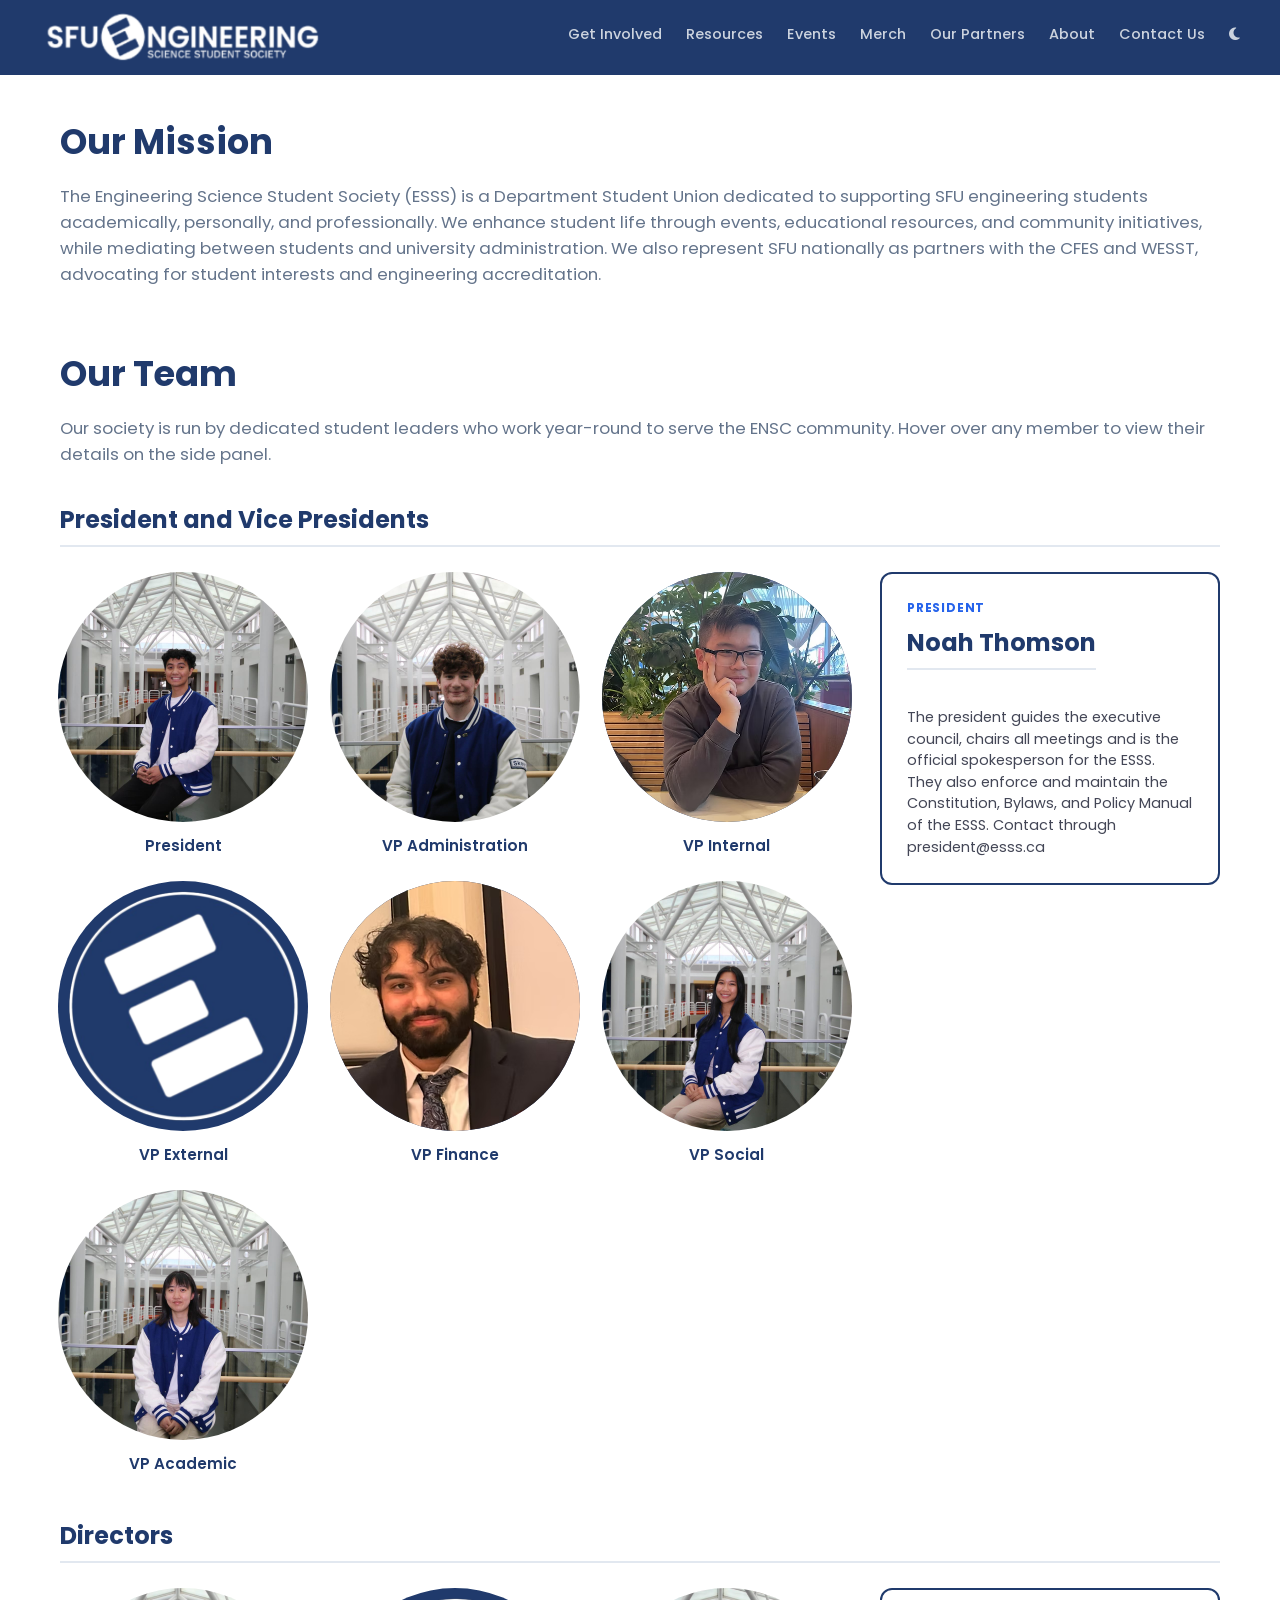
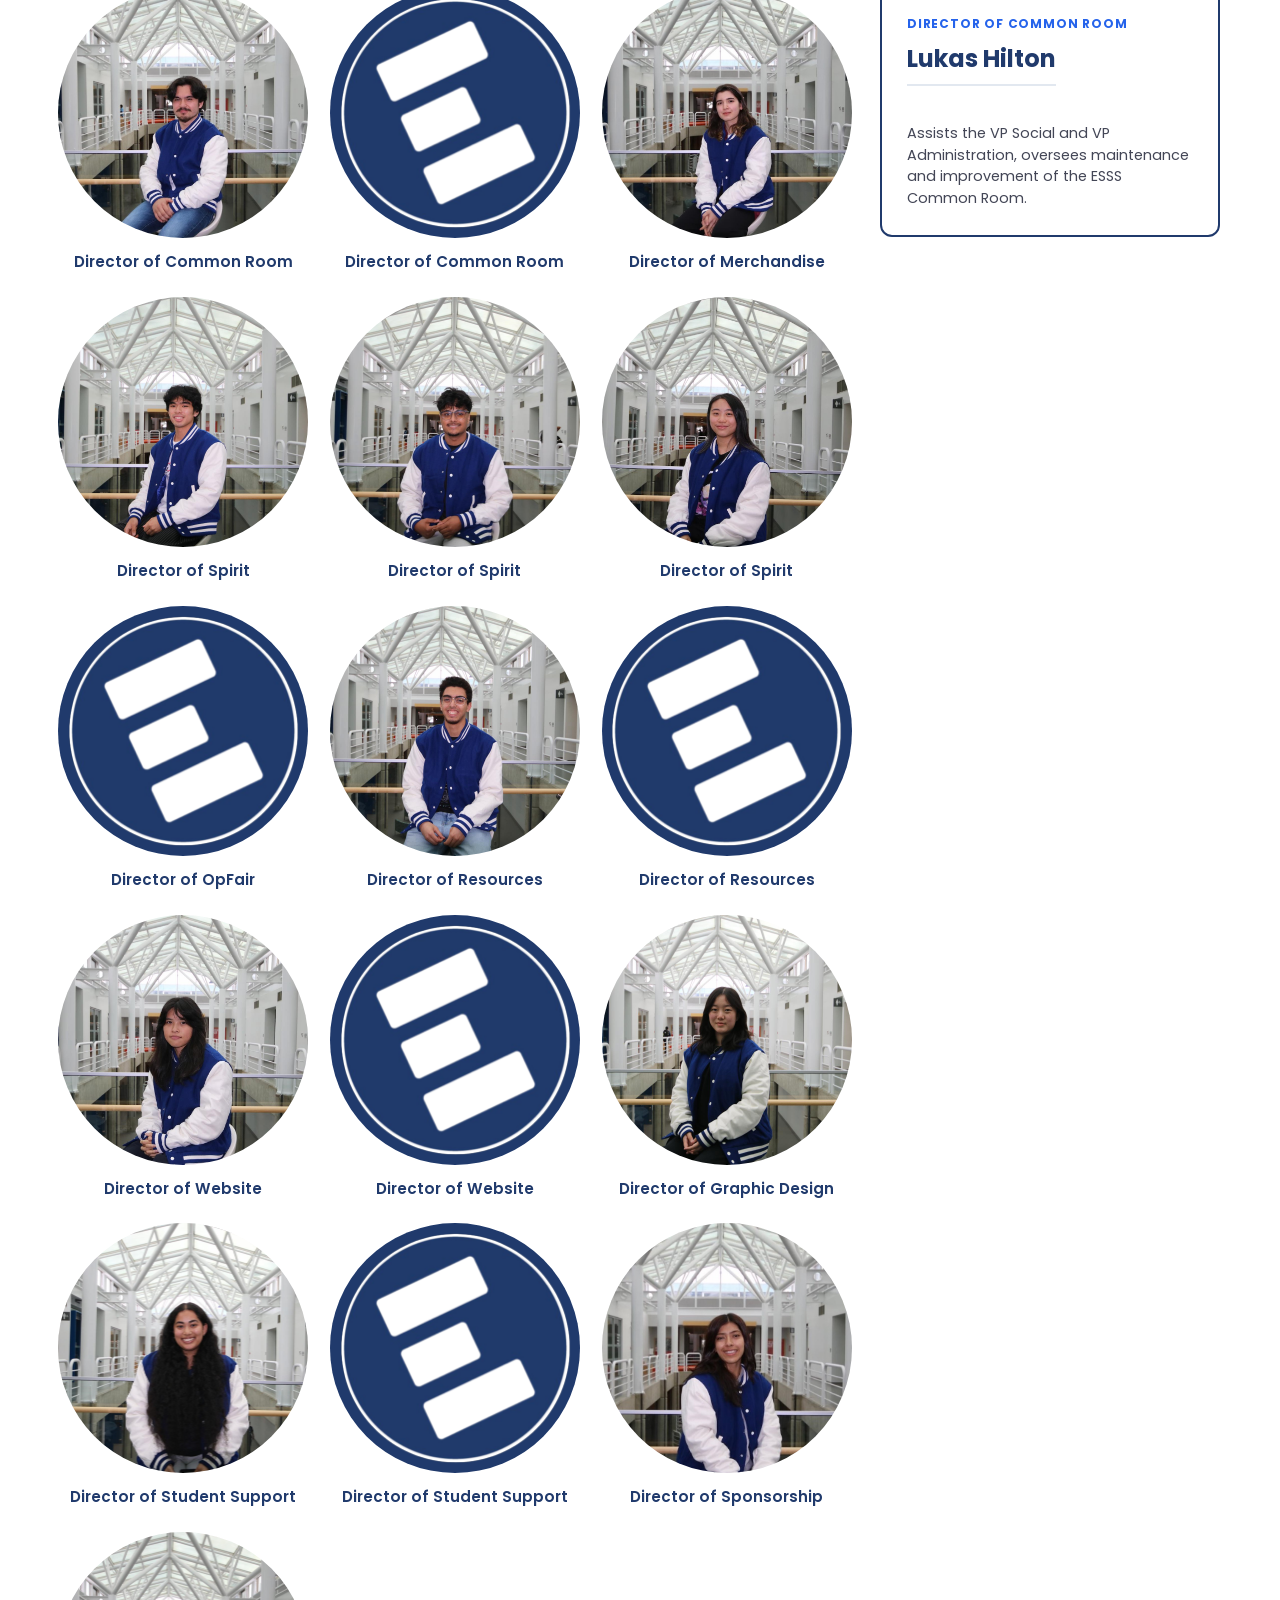
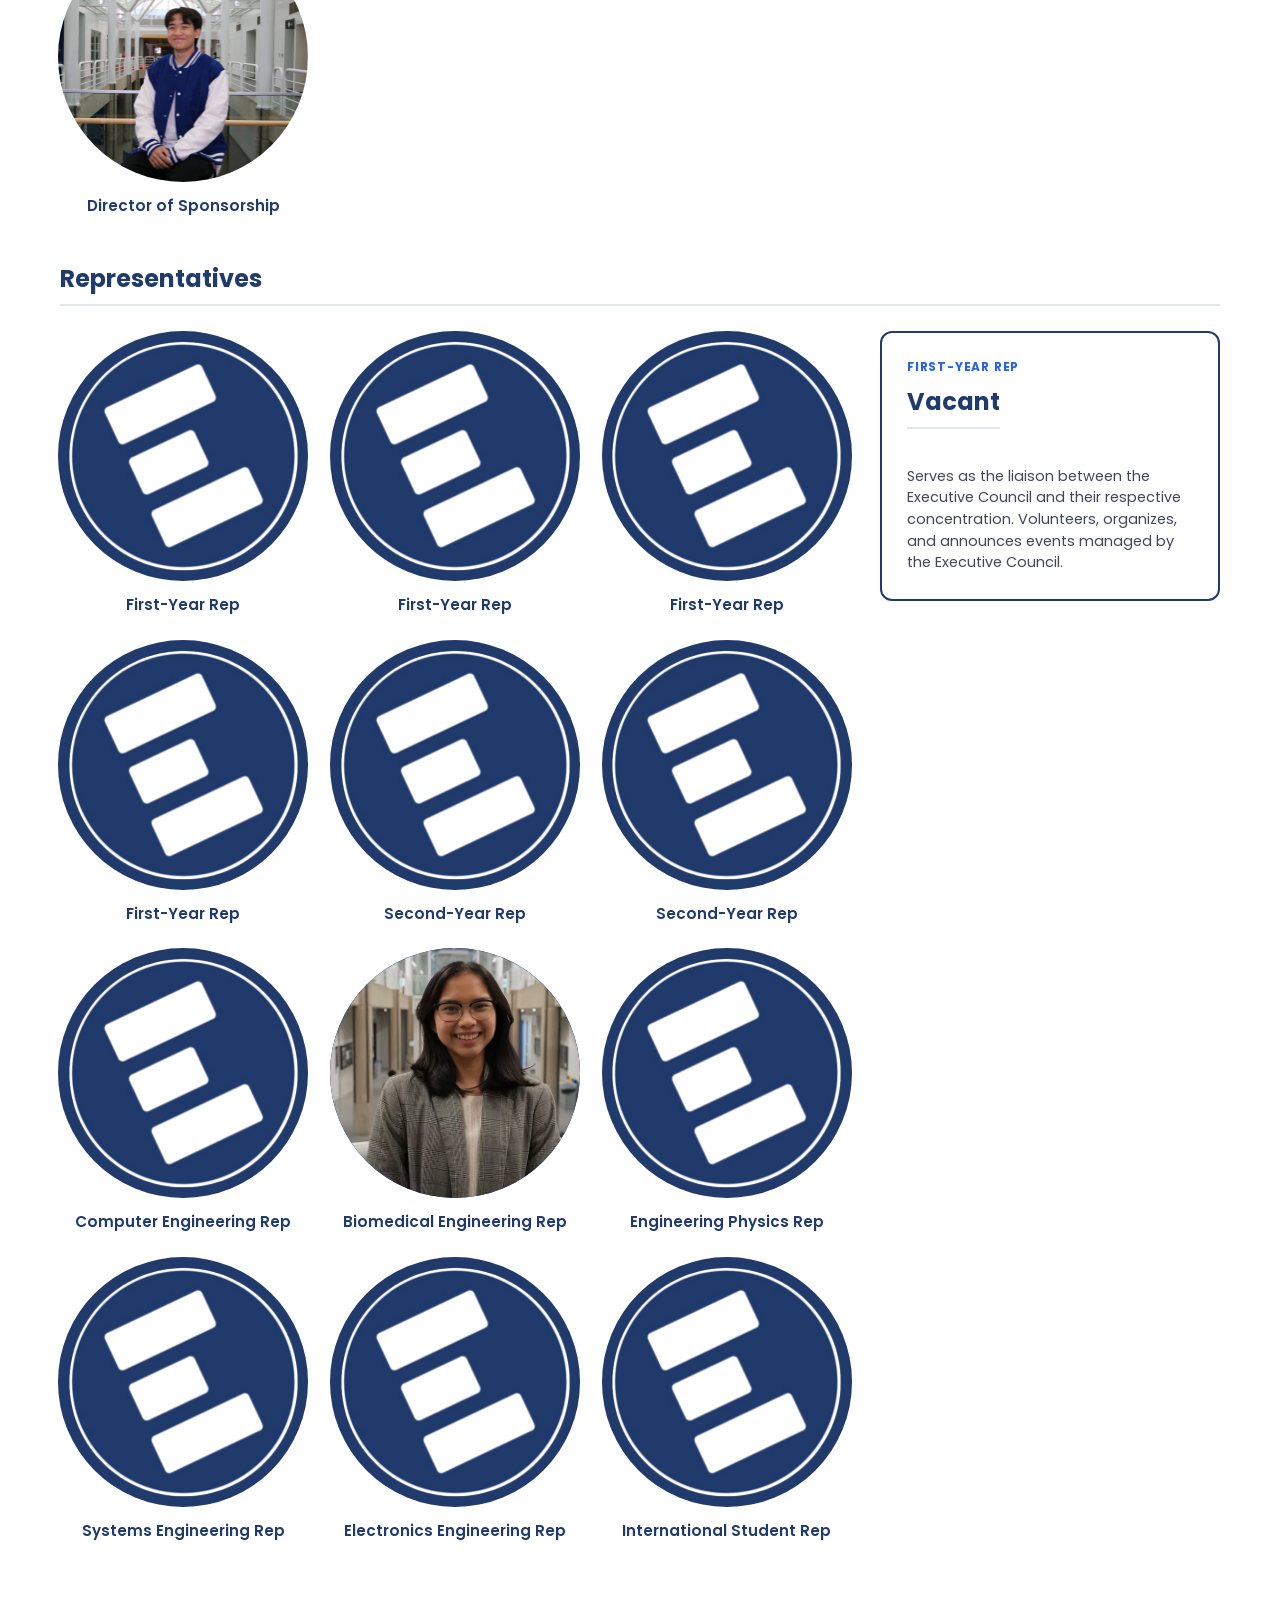
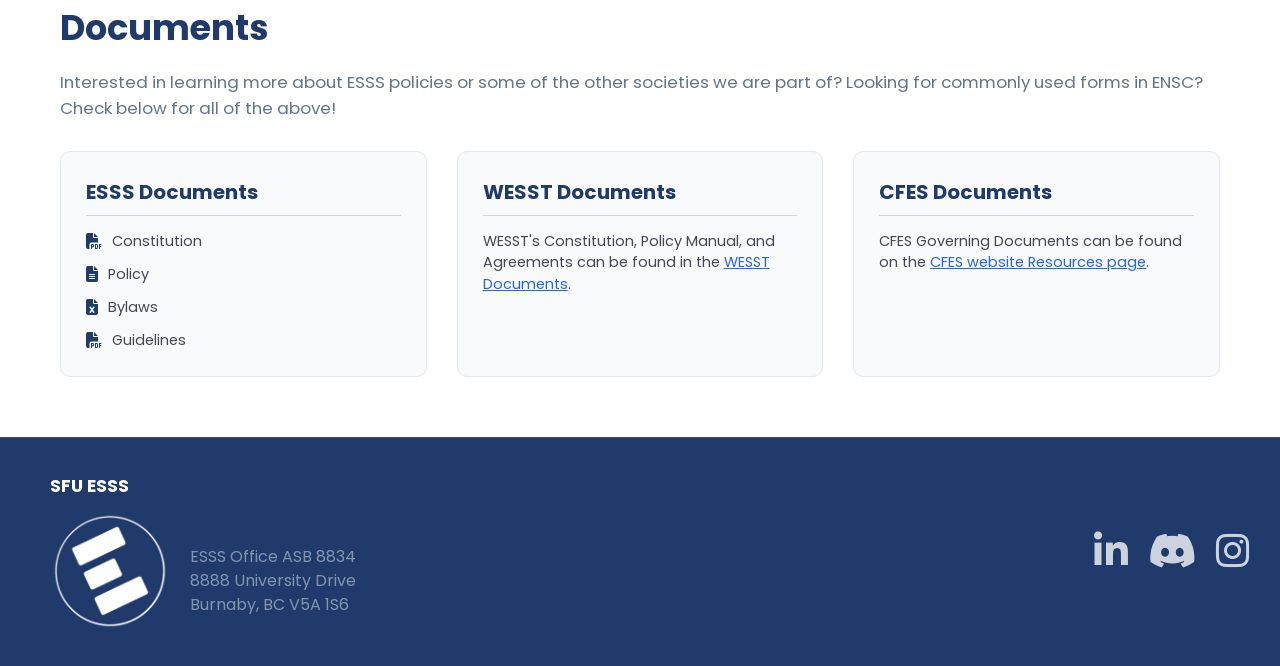
==== about.html @ 10385e00 "Add files via upload" ====
<!DOCTYPE html>
<html lang="en">
<head>
    <meta charset="UTF-8">
    <meta name="viewport" content="width=device-width, initial-scale=1.0">
    <title>About Us - SFU Engineering Science Student Society</title>
    <link rel="stylesheet" href="navbar-footer.css">
    <link rel="stylesheet" href="about.css">
    <link rel="stylesheet" href="https://cdnjs.cloudflare.com/ajax/libs/font-awesome/6.4.0/css/all.min.css">
</head>
<body>

    <header class="navbar">
        <a href="index.html" class="logo-container" aria-label="Home">
            <img src="navBarLogo.png" alt="SFU Engineering Science Student Society Logo" class="nav-logo">
        </a>
        <nav class="nav-links">
            <div class="dropdown">
                <a class="dropbtn">Get Involved</a>
                <div class="dropdown-content">
                    <a href="meetings.html">Meetings</a>
                    <a href="clubs.html">Clubs and Teams</a>
                    <a href="mentor.html">Mentorship Program</a>
                </div>
            </div>
            <div class="dropdown">
                <a class="dropbtn">Resources</a>
                <div class="dropdown-content">
                    <a href="guide.html">ESSS Guide</a>
                    <a href="courses.html">Course Information</a>
                    <a href="scholarFunds.html">Scholarships and Funds</a>
                </div>
            </div>
            <div class="dropdown">
                <a class="dropbtn">Events</a>
                <div class="dropdown-content">
                    <a href="events.html">Events</a>
                    <a href="comp.html">Conferences and Competitions</a>
                </div>
            </div>
            <div class="dropdown">
                <a href="merch.html" class="dropbtn">Merch</a>
            </div>
            <div class="dropdown">
                <a href="sponsors.html" class="dropbtn">Our Partners</a>
            </div>
            <div class="dropdown">
                <a class="dropbtn">About</a>
                <div class="dropdown-content">
                    <a href="about.html">About Us</a>
                    <a href="location.html">Location</a>
                </div>
            </div>
            <a href="contactUs.html">Contact Us</a>
            <a href="#" id="darkModeToggle" aria-label="Toggle Dark Mode"><i class="fa-solid fa-moon"></i></a>
        </nav>
    </header>

    <main class="about-main">
        <section class="about-section">
            <h2 class="section-title">Our Mission</h2>
            <p class="section-subtitle">The Engineering Science Student Society (ESSS) is a Department Student Union dedicated to supporting SFU engineering students academically, personally, and professionally. We enhance student life through events, educational resources, and community initiatives, while mediating between students and university administration. We also represent SFU nationally as partners with the CFES and WESST, advocating for student interests and engineering accreditation.</p>
        </section>

        <section class="about-section">
            <h2 class="section-title">Our Team</h2>
            <p class="section-subtitle">Our society is run by dedicated student leaders who work year-round to serve the ENSC community. Hover over any member to view their details on the side panel.</p>

            <div class="team-category">
                <h3>President and Vice Presidents</h3>
                <div class="team-interactive-wrapper">
                    <div class="team-grid">
                        <script>
                            const execData = [
                                { 
                                    role: "President", 
                                    name: "Noah Thomson", 
                                    img: "pres.JPG", 
                                    desc: "The president guides the executive council, chairs all meetings and is the official spokesperson for the ESSS. They also enforce and maintain the Constitution, Bylaws, and Policy Manual of the ESSS. Contact through president@esss.ca" 
                                },
                                { 
                                    role: "VP Administration", 
                                    name: "Daniel Skournik", 
                                    img: "vpAdmin.JPG", 
                                    desc: "The VP Admin oversees access of the ESSS physical and digital spaces, acts as Secretary for all meetings, maintains documentation and archival media of the ESSS, maintains and oversees the ESSS’s website, email server, and social media, and oversees the roles and responsibilities of the Directors of Common Room and Website. Contact through admin@esss.ca" 
                                },
                                { 
                                    role: "VP Internal", 
                                    name: "Lexiss Leung", 
                                    img: "vpInternal.avif", 
                                    desc: "The VP Internal presents topics from SFSS Council meetings to the Members at Regular meetings, provides representation of the ESSS to the SFSS Council, and liaises with Engineering Clubs. Contact through internal@esss.ca" 
                                },
                                { 
                                    role: "VP External", 
                                    name: "Jihee Ryu", 
                                    img: "", 
                                    desc: "The VP External liaises with the CFES, WESST, and EGBC, oversees the coordination of the Iron Ring ceremony, oversees the organization of the SFU Engineering Competition, forms a committee of ESSS members for the purpose of selecting conference delegates, and oversees the roles and responsibilities of the Directors of OpFair and Diversity. Contact through external@esss.ca" 
                                },
                                { 
                                    role: "VP Finance", 
                                    name: "Rohin Gill", 
                                    img: "vpFinance.avif", 
                                    desc: "The VP Finance manages the writing and approval of grants, liaises with the bank that holds the ESSS’s external account, prepares the budget for the fiscal year and analyzes the previous year’s budget, maintains financial records and accounts, oversees the purchase and sale of merchandise, and oversees the roles and responsibilities of the Directors of Merchandise and Sponsorship. Contact through finance@esss.ca" 
                                },
                                { 
                                    role: "VP Social", 
                                    name: "Kayla Lee", 
                                    img: "vpSocial.JPG", 
                                    desc: "The VP Social forms event committees with Representatives and Society Members when necessary for an event, promotes events and services offered by the ESSS, organizes and fills an events calendar for their upcoming term, and oversees the role and responsibility of the Director of Spirit. Contact through social@esss.ca" 
                                },
                                { 
                                    role: "VP Academic", 
                                    name: "Annika Wong", 
                                    img: "vpAcademic.JPG", 
                                    desc: "The VP Academic oversees the administration of ESSEF grants, oversees the ESSEF Parts Library, attends all Undergraduate Curriculum Committee meetings, surveys Members for academic concerns to be brought to Undergraduate Curriculum Committee meetings, and oversees the role and responsibility of the Director of Resource Centre. Contact through academic@esss.ca" 
                                }
                            ];

                            execData.forEach((item) => {
                                const imgSrc = (item.img && item.img.trim() !== "") ? item.img : "circleLogo.png";
                                document.write(`
                                    <div class="team-card" data-name="${item.name}" data-role="${item.role}" data-desc="${item.desc}">
                                        <div class="team-avatar-wrapper">
                                            <img src="${imgSrc}" alt="${item.role}" class="team-avatar" onerror="this.onerror=null; this.src='circleLogo.png';">
                                        </div>
                                        <h4 class="team-role-title">${item.role}</h4>
                                    </div>
                                `);
                            });
                        </script>
                    </div>
                    <div class="team-side-panel has-active">
                        <div class="side-panel-content">
                        </div>
                    </div>
                </div>
            </div>

            <div class="team-category">
                <h3>Directors</h3>
                <div class="team-interactive-wrapper">
                    <div class="team-grid">
                        <script>
                            const directorData = [
                                { 
                                  role: "Director of Common Room", 
                                  name: "Lukas Hilton", 
                                  img: "directCommonRoomOne.jpg",
                                  desc: "Assists the VP Social and VP Administration, oversees maintenance and improvement of the ESSS Common Room." 
                                },
                                { 
                                  role: "Director of Common Room", 
                                  name: "Ryan Plican",
                                  img: "",
                                  desc: "Assists the VP Social and VP Administration, oversees maintenance and improvement of the ESSS Common Room." 
                                },
                                { 
                                  role: "Director of Merchandise", 
                                  name: "Maryam Mirzayeva",
                                  img: "directMerch.jpg", 
                                  desc: "Assists the VP Administration and VP Finance, oversees the sales and inventory of all ESSS merchandise, designs new merchandise for ESSS." 
                                },
                                { 
                                  role: "Director of Spirit", 
                                  name: "Brent Aguirre",
                                  img: "directSpiritOne.JPG",
                                  desc: "Assists VP Social, manages ESSS Social Media such as Facebook, Instagram, Twitter, and Discord, creates promotional material for events offline and online, and updates the Lab 1 Display Case." 
                                },
                                { 
                                  role: "Director of Spirit", 
                                  name: "Laksh Soni",
                                  img: "directSpiritTwo.JPG",
                                  desc: "Assists VP Social, manages ESSS Social Media such as Facebook, Instagram, Twitter, and Discord, creates promotional material for events offline and online, and updates the Lab 1 Display Case." 
                                },
                                { 
                                  role: "Director of Spirit", 
                                  name: "Aria Law",
                                  img: "directSpiritThree.jpg",
                                  desc: "Assists VP Social, manages ESSS Social Media such as Facebook, Instagram, Twitter, and Discord, creates promotional material for events offline and online, and updates the Lab 1 Display Case." 
                                },
                                { 
                                  role: "Director of OpFair", 
                                  name: "Angus Gardner", 
                                  img: "directOpFair.JPG",
                                  desc: "Oversees the planning of the annual OpFair, including the coordination of the planning committee and volunteers." 
                                },
                                { 
                                  role: "Director of Resources", 
                                  name: "Omar Mohamed", 
                                  img: "directResourceOne.jpg",
                                  desc: "Assists VP Academic, maintains and operates the ESSS 3D Printer, handles 3D printing requests and orders, assists in the prototype development of student projects, and informs and educates the student body about 3D printing technology." 
                                },
                                { 
                                  role: "Director of Resources", 
                                  name: "Amytis Saghafi",
                                  img: "",
                                  desc: "Assists VP Academic, maintains and operates the ESSS 3D Printer, handles 3D printing requests and orders, assists in the prototype development of student projects, and informs and educates the student body about 3D printing technology." 
                                },
                                { 
                                  role: "Director of Website", 
                                  name: "Samantha Huang", 
                                  img: "directWebsiteOne.JPG",
                                  desc: "Adds content and improves the design of the ESSS Websites. The coolest position :)" 
                                },
                                { 
                                  role: "Director of Website", 
                                  name: "Ira Batra", 
                                  img: "",
                                  desc: "Adds content and improves the design of the ESSS Websites. The coolest position :)" 
                                },
                                { 
                                  role: "Director of Graphic Design", 
                                  name: "Katherine Zhang", 
                                  img: "directGraphic.JPG",
                                  desc: "Creates graphic designs for promotional and informational materials, maintains ESSS branding standards, and supports the VP Social, Directors, and Committees." 
                                },
                                { 
                                  role: "Director of Student Support", 
                                  name: "Natasha Wilson",
                                  img: "directStudentOne.JPG",
                                  desc: "Supports tutoring, mentorship, and student support programs. Assists with student concerns referred by the VP Academic as well as maintains appropriate support and referral documentation." 
                                },
                                { 
                                  role: "Director of Student Support", 
                                  name: "Rojin Khanafshar", 
                                  img: "",
                                  desc: "Supports tutoring, mentorship, and student support programs. Assists with student concerns referred by the VP Academic as well as maintains appropriate support and referral documentation." 
                                },
                                { 
                                  role: "Director of Sponsorship", 
                                  name: "Alina Beg",
                                  img: "directSponsorOne.JPG",
                                  desc: "Retains existing sponsorships and acquires new ones. Communicates with corporate partners and sponsors to support ESSS events and initiatives. Maintains sponsorship agreements, records, and documentation." 
                                },
                                { 
                                  role: "Director of Sponsorship", 
                                  name: "Trevor Kwong", 
                                  img: "directSponsorTwo.JPG",
                                  desc: "Retains existing sponsorships and acquires new ones. Communicates with corporate partners and sponsors to support ESSS events and initiatives. Maintains sponsorship agreements, records, and documentation." 
                                }
                            ];

                            directorData.forEach((item) => {
                                const imgSrc = (item.img && item.img.trim() !== "") ? item.img : "circleLogo.png";
                                document.write(`
                                    <div class="team-card" data-name="${item.name}" data-role="${item.role}" data-desc="${item.desc}">
                                        <div class="team-avatar-wrapper">
                                            <img src="${imgSrc}" alt="${item.role}" class="team-avatar" onerror="this.onerror=null; this.src='circleLogo.png';">
                                        </div>
                                        <h4 class="team-role-title">${item.role}</h4>
                                    </div>
                                `);
                            });
                        </script>
                    </div>
                    <div class="team-side-panel has-active">
                        <div class="side-panel-content">
                        </div>
                    </div>
                </div>
            </div>

            <div class="team-category">
                <h3>Representatives</h3>
                <div class="team-interactive-wrapper">
                    <div class="team-grid">
                        <script>
                            const repData = [
                                { role: "First-Year Rep", name: "", img: "", desc: "Serves as the liaison between the Executive Council and their respective concentration. Volunteers, organizes, and announces events managed by the Executive Council." },
                                { role: "First-Year Rep", name: "", img: "", desc: "Serves as the liaison between the Executive Council and their respective concentration. Volunteers, organizes, and announces events managed by the Executive Council." },
                                { role: "First-Year Rep", name: "", img: "", desc: "Serves as the liaison between the Executive Council and their respective concentration. Volunteers, organizes, and announces events managed by the Executive Council." },
                                { role: "First-Year Rep", name: "", img: "", desc: "Serves as the liaison between the Executive Council and their respective concentration. Volunteers, organizes, and announces events managed by the Executive Council." },
                                { role: "Second-Year Rep", name: "", img: "", desc: "Serves as the liaison between the Executive Council and their respective concentration. Volunteers, organizes, and announces events managed by the Executive Council." },
                                { role: "Second-Year Rep", name: "", img: "", desc: "Serves as the liaison between the Executive Council and their respective concentration. Volunteers, organizes, and announces events managed by the Executive Council." },
                                { role: "Computer Engineering Rep", name: "Salem Alsaiari", img: "", desc: "Serves as the liaison between the Executive Council and their respective concentration. Volunteers, organizes, and announces events managed by the Executive Council." },
                                { role: "Biomedical Engineering Rep", name: "Meriel Mangilin", img: "bioRep.avif", desc: "Serves as the liaison between the Executive Council and their respective concentration. Volunteers, organizes, and announces events managed by the Executive Council." },
                                { role: "Engineering Physics Rep", name: "Vishnu Gunja", img: "", desc: "Serves as the liaison between the Executive Council and their respective concentration. Volunteers, organizes, and announces events managed by the Executive Council." },
                                { role: "Systems Engineering Rep", name: "Annie Vong", img: "", desc: "Serves as the liaison between the Executive Council and their respective concentration. Volunteers, organizes, and announces events managed by the Executive Council." },
                                { role: "Electronics Engineering Rep", name: "Anson Wong", img: "", desc: "Serves as the liaison between the Executive Council and their respective concentration. Volunteers, organizes, and announces events managed by the Executive Council." },
                                { role: "International Student Rep", name: "Sadman Sakib", img: "", desc: "Serves as the liaison between the Executive Council and their respective concentration. Volunteers, organizes, and announces events managed by the Executive Council." }
                            ];

                            repData.forEach((item) => {
                                const imgSrc = (item.img && item.img.trim() !== "") ? item.img : "circleLogo.png";
                                document.write(`
                                    <div class="team-card" data-name="${item.name}" data-role="${item.role}" data-desc="${item.desc}">
                                        <div class="team-avatar-wrapper">
                                            <img src="${imgSrc}" alt="${item.role}" class="team-avatar" onerror="this.onerror=null; this.src='circleLogo.png';">
                                        </div>
                                        <h4 class="team-role-title">${item.role}</h4>
                                    </div>
                                `);
                            });
                        </script>
                    </div>
                    <div class="team-side-panel has-active">
                        <div class="side-panel-content">
                        </div>
                    </div>
                </div>
            </div>
        </section>

        <section class="about-section">
            <h2 class="section-title">Documents</h2>
            <p class="section-subtitle">Interested in learning more about ESSS policies or some of the other societies we are part of? Looking for commonly used forms in ENSC? Check below for all of the above!</p>

            <div class="documents-container">
                <div class="doc-group">
                    <h3>ESSS Documents</h3>
                    <ul class="doc-list">
                        <li><a href="https://www.esss.ca/_files/ugd/b80c7c_d7ca56e06f7f4c5c86ed6c39ce604459.pdf" target="_blank"><i class="fa-solid fa-file-pdf"></i>Constitution</a></li>
                        <li><a href="https://www.esss.ca/_files/ugd/b80c7c_0763c557cea248889eb4a03ae44d8a56.pdf" target="_blank"><i class="fa-solid fa-file-lines"></i>Policy</a></li>
                        <li><a href="https://www.esss.ca/_files/ugd/b80c7c_9e9741fe06284f8093be5417346c1d7f.pdf" target="_blank"><i class="fa-solid fa-file-excel"></i>Bylaws</a></li>
                        <li><a href="https://www.esss.ca/_files/ugd/b80c7c_0183d3493a4643b6821fde39c60ae124.pdf" target="_blank"><i class="fa-solid fa-file-pdf"></i>Guidelines</a></li>
                    </ul>
                </div>
                <div class="doc-group">
                    <h3>WESST Documents</h3>
                    <ul class="doc-list text-doc-list">
                        <li>WESST's Constitution, Policy Manual, and Agreements can be found in the <a href="https://www.wesst.ca/documents" target="_blank">WESST Documents</a>.</li>
                    </ul>
                </div>
                <div class="doc-group">
                    <h3>CFES Documents</h3>
                    <ul class="doc-list text-doc-list">
                        <li>CFES Governing Documents can be found on the <a href="https://cfes.ca/resources/" target="_blank">CFES website Resources page</a>.</li>
                    </ul>
                </div>
            </div>
        </section>
    </main>

    <footer class="site-footer">
        <div class="footer-content">
            <div class="footer-left-group">
                <h3><strong>SFU ESSS</strong></h3>
                <div class="footer-main-row">
                    <img src="circleLogo.png" alt="SFU ESSS Logo" class="footer-square-logo">
                    <div class="address-box">
                        <p>ESSS Office ASB 8834<br>
                        8888 University Drive<br>
                        Burnaby, BC V5A 1S6</p>
                    </div>
                </div>
            </div>
            <div class="footer-socials">
                <a href="https://www.linkedin.com/company/sfu-engineering-science-student-society/" aria-label="LinkedIn"><i class="fab fa-linkedin-in"></i></a>
                <a href="https://discord.com/invite/ZmGR88pU8j" aria-label="Discord"><i class="fab fa-discord"></i></a>
                <a href="https://www.instagram.com/sfuengineers/" aria-label="Instagram"><i class="fab fa-instagram"></i></a>
            </div>
        </div>
    </footer>

    <script>
        const darkModeToggle = document.getElementById('darkModeToggle');
        const toggleIcon = darkModeToggle.querySelector('i');

        const savedTheme = localStorage.getItem('theme');
        if (savedTheme === 'dark' || (!savedTheme && window.matchMedia('(prefers-color-scheme: dark)').matches)) {
            document.body.classList.add('dark-mode');
            toggleIcon.classList.replace('fa-moon', 'fa-sun');
        }

        darkModeToggle.addEventListener('click', (e) => {
            e.preventDefault();
            document.body.classList.toggle('dark-mode');

            if (document.body.classList.contains('dark-mode')) {
                localStorage.setItem('theme', 'dark');
                toggleIcon.classList.replace('fa-moon', 'fa-sun');
            } else {
                localStorage.setItem('theme', 'light');
                toggleIcon.classList.replace('fa-sun', 'fa-moon');
            }
        });

        document.querySelectorAll('.dropdown > .dropbtn').forEach(button => {
            button.addEventListener('click', function(e) {
                if (window.innerWidth <= 900) {
                    const dropdown = this.parentElement;
                    const content = dropdown.querySelector('.dropdown-content');
                    
                    if (content.style.display === 'block') {
                        content.style.display = 'none';
                    } else {
                        document.querySelectorAll('.dropdown-content').forEach(c => c.style.display = 'none');
                        content.style.display = 'block';
                        e.preventDefault();
                    }
                }
            });
        });

        window.addEventListener('click', function(e) {
            if (!e.target.closest('.dropdown') && window.innerWidth <= 900) {
                document.querySelectorAll('.dropdown-content').forEach(c => c.style.display = 'none');
            }
        });

        document.querySelectorAll('.team-interactive-wrapper').forEach(wrapper => {
            const teamCards = wrapper.querySelectorAll('.team-card');
            const sidePanelContent = wrapper.querySelector('.side-panel-content');

            function displayCardInfo(card) {
                const name = card.getAttribute('data-name').trim() !== "" ? card.getAttribute('data-name') : "Vacant";
                const role = card.getAttribute('data-role');
                const desc = card.getAttribute('data-desc').trim() !== "" ? card.getAttribute('data-desc') : "Description coming soon...";

                sidePanelContent.innerHTML = `
                    <div class="side-member-card">
                        <span class="side-role">${role}</span>
                        <h3 class="side-name">${name}</h3>
                        <p class="side-desc">${desc}</p>
                    </div>
                `;
            }

            if (teamCards.length > 0) {
                displayCardInfo(teamCards[0]);
            }

            teamCards.forEach(card => {
                card.addEventListener('mouseenter', () => {
                    displayCardInfo(card);
                });
            });
        });
    </script>
</body>
</html>
---- navbar-footer.css ----
@import url('https://fonts.googleapis.com/css2?family=Poppins:wght@300;400;500;600;700&display=swap');

* {
    margin: 0;
    padding: 0;
    box-sizing: border-box;
    font-family: "Poppins", -apple-system, BlinkMacSystemFont, "Segoe UI", Roboto, Helvetica, Arial, sans-serif;
}

body {
    background-color: #ffffff;
    color: #434656;
    overflow-x: hidden;
}

.navbar {
    display: flex;
    justify-content: space-between;
    align-items: center;
    background-color: #203a6c;
    padding: 0 40px;
    border-bottom: 1px solid #203a6c;
    position: sticky;
    top: 0px;
    z-index: 1000;
    height: 75px;
    max-width: 100%;
}

.logo-container {
    display: flex;
    align-items: center;
    height: 100%;
}

.nav-logo {
    height: 80%;
    width: auto;
    display: block;
    object-fit: contain;
}

.nav-links {
    display: flex;
    align-items: center;
    height: 100%;
}

.nav-links > a {
    color: #ccd3de;
    text-decoration: none;
    margin-left: 24px;
    font-size: 0.9rem;
    font-weight: 500;
    position: relative;
    padding-bottom: 6px;
    transition: color 0.2s ease;
}

.nav-links > a:hover {
    color: #8494ae;
}

.nav-links > a::after {
    content: '';
    position: absolute;
    bottom: 0;
    left: 0;
    width: 100%;
    height: 4px;
    background-color: #8494ae;
    opacity: 0;
    transform: translateY(4px);
    transition: opacity 0.2s ease, transform 0.2s ease;
}

.nav-links > a:hover::after {
    opacity: 1;
    transform: translateY(0);
}

.dropdown {
    position: relative;
    display: inline-block;
    height: 100%;
    display: flex;
    align-items: center;
    margin-left: 24px;
}

.dropdown > .dropbtn {
    color: #ccd3de;
    text-decoration: none;
    font-size: 0.9rem;
    font-weight: 500;
    position: relative;
    padding-bottom: 6px;
    transition: color 0.2s ease;
    display: flex;
    align-items: center;
}

.dropdown > .dropbtn:hover {
    color: #8494ae;
}

.dropdown > .dropbtn::after {
    content: '';
    position: absolute;
    bottom: 0;
    left: 0;
    width: 100%;
    height: 4px;
    background-color: #8494ae;
    opacity: 0;
}

.dropdown > .dropbtn:hover::after {
    opacity: 1;
    transform: translateY(0);
}

.dropdown-content {
    display: none;
    position: absolute;
    top: 100%;
    left: 0;
    background-color: #ffffff;
    min-width: 240px;
    border-radius: 6px;
    z-index: 1001;
    padding: 8px 0;
    border: 1px solid rgba(255, 255, 255, 0.1);
}

.dropdown-content a {
    color: #8494ae;
    padding: 10px 16px;
    text-decoration: none;
    display: block;
    font-size: 0.85rem;
    white-space: nowrap;
    transition: background-color 0.2s ease, color 0.2s ease;
}

.dropdown-content a:hover {
    background-color: #284785;
    color: #ffffff;
}

.dropdown:hover .dropdown-content {
    display: block;
}

.site-footer {
    background-color: #203a6c;
    border-top: 1px solid #384f75;
    padding: 35px 10px 35px 50px;
    margin-top: auto;
    width: 100%;
}

.footer-content {
    width: 100%;
    max-width: 100%;
    margin: 0;
    padding: 0;
    display: flex;
    justify-content: space-between;
    align-items: center;
    gap: 40px;
}

.footer-left-group {
    display: flex;
    flex-direction: column;
    gap: 12px;
    margin-left: 0;
}

.footer-left-group h3 {
    font-size: 1.1rem;
    color: #ffffff;
}

.footer-main-row {
    display: flex;
    align-items: center;
    gap: 20px;
}

.footer-square-logo {
    width: 120px;
    height: 120px;
    object-fit: cover;
    border-radius: 8px;
    flex-shrink: 0;
}

.footer-socials {
    display: flex;
    gap: 20px;
    margin-right: 20px;
}

.footer-socials a {
    color: #ccd3de;
    font-size: 2.4rem;
    text-decoration: none;
}

.footer-socials a:hover {
    color: #8494ae;
}

.address-box {
    margin-top: 20px;
    line-height: 1.5;
}

.address-box strong {
    display: block;
    margin-bottom: 5px;
    color: #203a6c;
    transition: color 0.3s ease;
}

.address-box p {
    color: #8494ae;
}

body.dark-mode {
    background-color: #000000;
    color: #ccd3de;
}

body.dark-mode .site-footer {
    background-color: #121212;
    border-top-color: #384f75;
}

body.dark-mode .dropdown-content {
    background-color: #121212;
    border-color: #384f75;
}

body.dark-mode .dropdown-content a:hover {
    background-color: #203a6c;
    color: #ffffff;
}

@media (max-width: 900px) {
    .navbar {
        height: auto;
        padding: 15px 20px;
        flex-direction: column;
        gap: 15px;
        max-width: 100%;
        margin: 0;
        border-radius: 0;
    }

    .nav-logo {
        height: 45px;
    }

    .nav-links {
        flex-direction: row;
        flex-wrap: wrap;
        justify-content: center;
        gap: 8px;
    }

    .nav-links > a,
    .dropdown {
        margin: 0 8px;
        font-size: 0.85rem;
    }

    .dropdown {
        height: auto;
    }

    .site-footer {
        padding: 35px 20px;
    }

    .footer-content {
        flex-direction: column;
        align-items: center;
        text-align: center;
        gap: 25px;
    }

    .footer-left-group {
        align-items: center;
        width: 100%;
    }

    .footer-main-row {
        flex-direction: column;
        align-items: center;
        text-align: center;
        gap: 15px;
    }

    .footer-socials {
        margin-right: 0;
        justify-content: center;
    }
}
---- about.css ----
/* ==========================================
   ABOUT PAGE STYLES
   ========================================== */

.about-main {
    max-width: 1200px;
    margin: 40px auto;
    padding: 0 20px;
}

.about-section {
    margin-bottom: 60px;
}

.section-title {
    font-size: 2.2rem;
    color: #203a6c;
    margin-bottom: 15px;
    font-weight: 700;
}

.section-subtitle {
    font-size: 1.05rem;
    color: #64748b;
    margin-bottom: 30px;
}

.team-category {
    margin-top: 35px;
    margin-bottom: 45px;
}

.team-category h3 {
    font-size: 1.5rem;
    color: #203a6c;
    margin-bottom: 25px;
    border-bottom: 2px solid #e2e8f0;
    padding-bottom: 8px;
}

.team-interactive-wrapper {
    display: grid;
    grid-template-columns: 1fr 340px;
    gap: 30px;
    align-items: start;
}

.team-grid {
    display: grid;
    grid-template-columns: repeat(auto-fill, minmax(180px, 1fr));
    gap: 25px;
}

.team-card {
    display: flex;
    flex-direction: column;
    align-items: center;
    text-align: center;
    cursor: pointer;
}

.team-avatar-wrapper {
    position: relative;
    width: 250px;
    height: 250px;
    border-radius: 50%;
    overflow: hidden;
    margin-bottom: 14px;
    background-color: #203a6c;
}

.team-avatar {
    width: 100%;
    height: 100%;
    object-fit: cover;
    display: block;
}

.team-card:hover .team-avatar-wrapper {
    transform: translateY(-4px);
}

.team-card:hover .team-avatar {
    transform: scale(1.06);
}

.team-role-title {
    font-size: 0.95rem;
    font-weight: 600;
    color: #203a6c;
    line-height: 1.3;
}

.team-side-panel {
    position: sticky;
    top: 100px;
    background: #f8fafc;
    border: 2px dashed #cbd5e1;
    border-radius: 12px;
    padding: 25px;
    min-height: 220px;
    display: flex;
    align-items: center;
    justify-content: center;
    text-align: center;
}

.team-side-panel.has-active {
    background: #ffffff;
    border: 2px solid #203a6c;
    border-style: solid;
}

.side-member-card {
    display: flex;
    flex-direction: column;
    align-items: flex-start;
    text-align: left;
    gap: 8px;
    width: 100%;
}

.side-role {
    font-size: 0.75rem;
    font-weight: 700;
    text-transform: uppercase;
    color: #2563eb;
    letter-spacing: 0.8px;
}

.side-name {
    font-size: 1.25rem;
    font-weight: 700;
    color: #203a6c;
    margin: 0;
}

.side-desc {
    font-size: 0.9rem;
    color: #434656;
    margin: 4px 0 0 0;
    line-height: 1.5;
}

.documents-container {
    display: grid;
    grid-template-columns: repeat(3, 1fr);
    gap: 30px;
}

.doc-group {
    background: #f8fafc;
    border: 1px solid #e2e8f0;
    border-radius: 10px;
    padding: 25px;
}

.doc-group h3 {
    font-size: 1.25rem;
    color: #203a6c;
    margin-bottom: 15px;
    border-bottom: 1px solid #cbd5e1;
    padding-bottom: 8px;
}

.doc-list {
    list-style: none;
    display: flex;
    flex-direction: column;
    gap: 12px;
}

.doc-list li a {
    display: flex;
    align-items: center;
    gap: 10px;
    font-size: 0.9rem;
    color: #434656;
    text-decoration: none;
}

.doc-list li a i {
    color: #203a6c;
    font-size: 1rem;
}

.doc-list li a:hover {
    color: #284785;
    text-decoration: underline;
}

.doc-list.text-doc-list li {
    font-size: 0.9rem;
    color: #434656;
    line-height: 1.5;
}

.doc-list.text-doc-list li a {
    display: inline;
    color: #2563eb;
    text-decoration: underline;
}

.doc-list.text-doc-list li a:hover {
    color: #1d4ed8;
}

body.dark-mode .section-title,
body.dark-mode .team-category h3,
body.dark-mode .doc-group h3 {
    color: #ffffff;
}

body.dark-mode .section-subtitle {
    color: #94a3b8;
}

body.dark-mode .doc-group {
    background-color: #121212;
    border-color: #384f75;
}

body.dark-mode .team-side-panel {
    border-color: #384f75;
}

body.dark-mode .team-side-panel.has-active {
    background: #121212;
}

body.dark-mode .side-role {
    color: #60a5fa;
}

body.dark-mode .side-name {
    color: #ffffff;
}

body.dark-mode .side-desc {
    color: #cbd5e1;
}

body.dark-mode .team-role-title {
    color: #ccd3de;
}

body.dark-mode .team-category h3,
body.dark-mode .doc-group h3 {
    border-bottom-color: #384f75;
}

body.dark-mode .doc-list li a {
    color: #cbd5e1;
}

body.dark-mode .doc-list li a i {
    color: #60a5fa;
}

body.dark-mode .doc-list.text-doc-list li {
    color: #cbd5e1;
}

body.dark-mode .doc-list.text-doc-list li a {
    color: #60a5fa;
}

@media (max-width: 1024px) {
    .documents-container,
    .team-interactive-wrapper {
        grid-template-columns: 1fr;
    }
}

@media (max-width: 768px) {
    .team-grid {
        grid-template-columns: repeat(auto-fill, minmax(100px, 1fr));
        gap: 8px 4px;
    }

    .team-avatar-wrapper {
        width: 90px;
        height: 90px;
        margin-bottom: 8px;
    }

    .team-role-title {
        font-size: 0.75rem;
    }
}
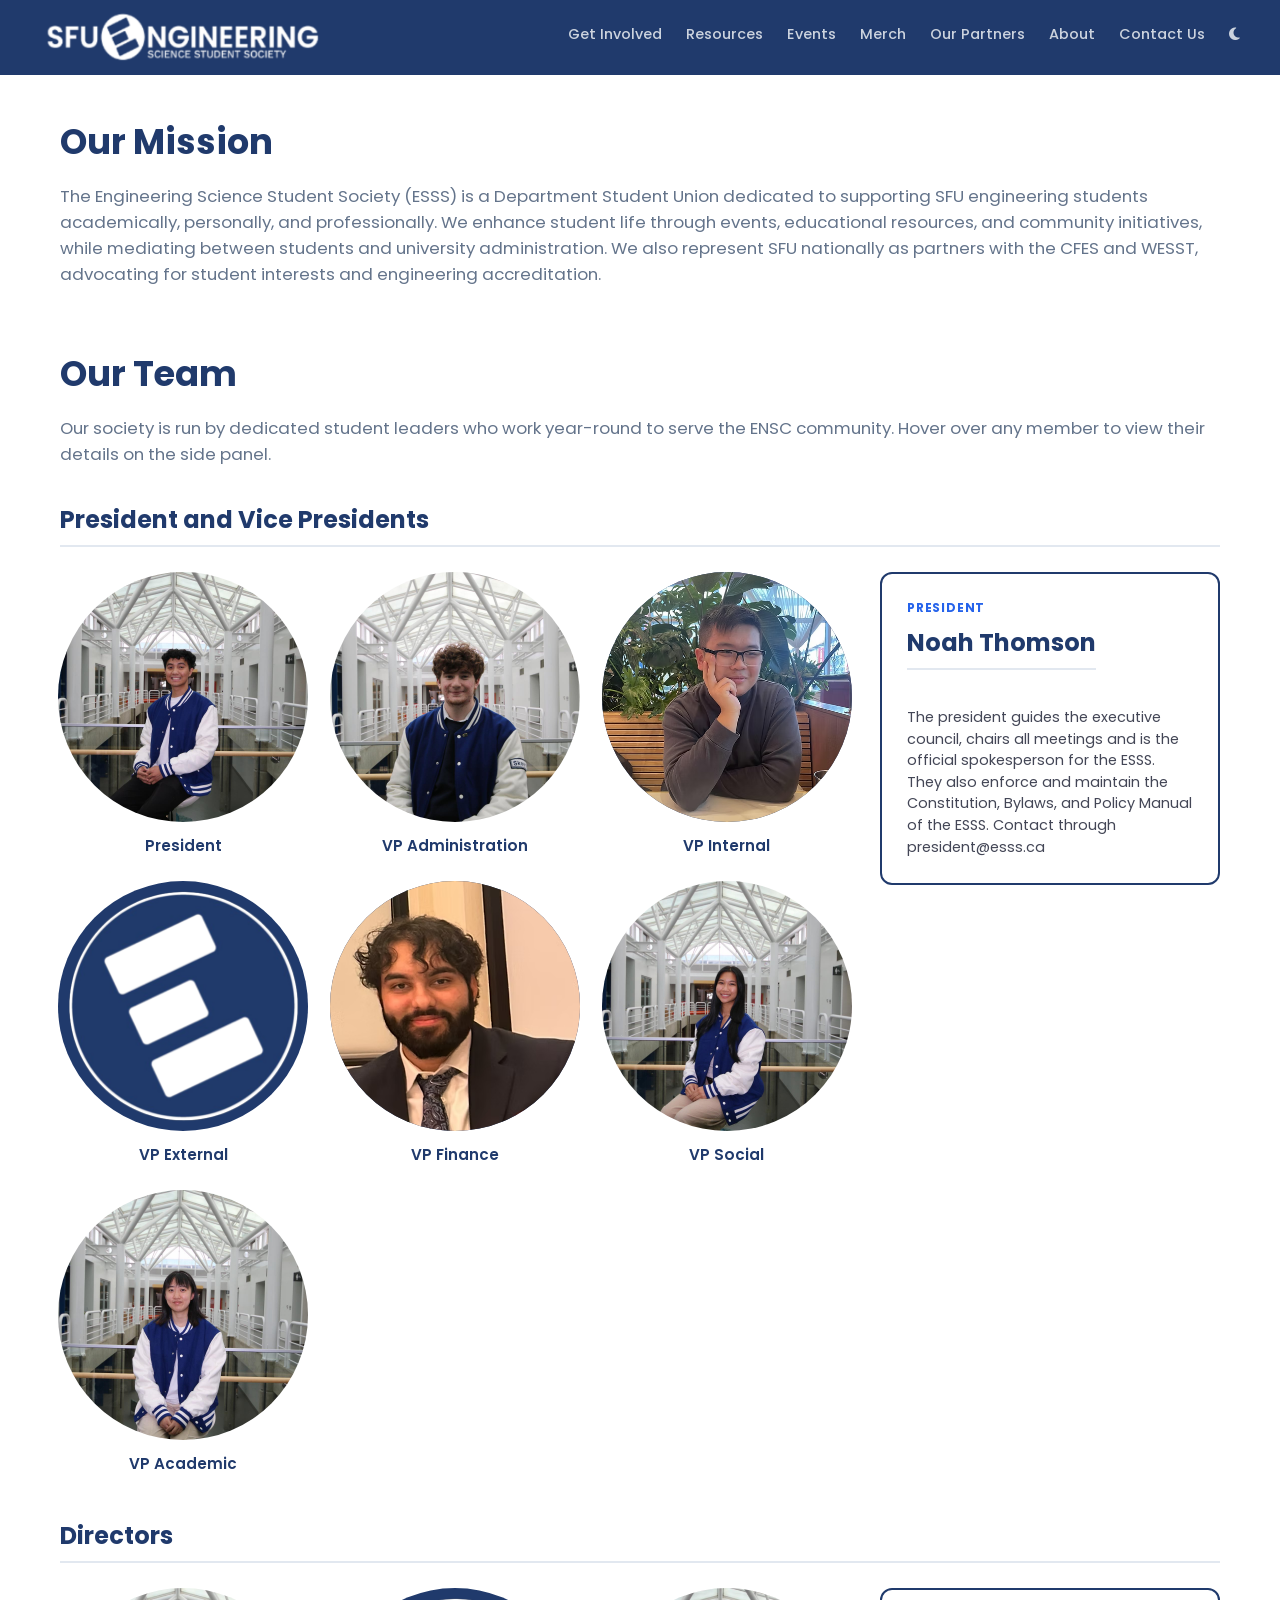
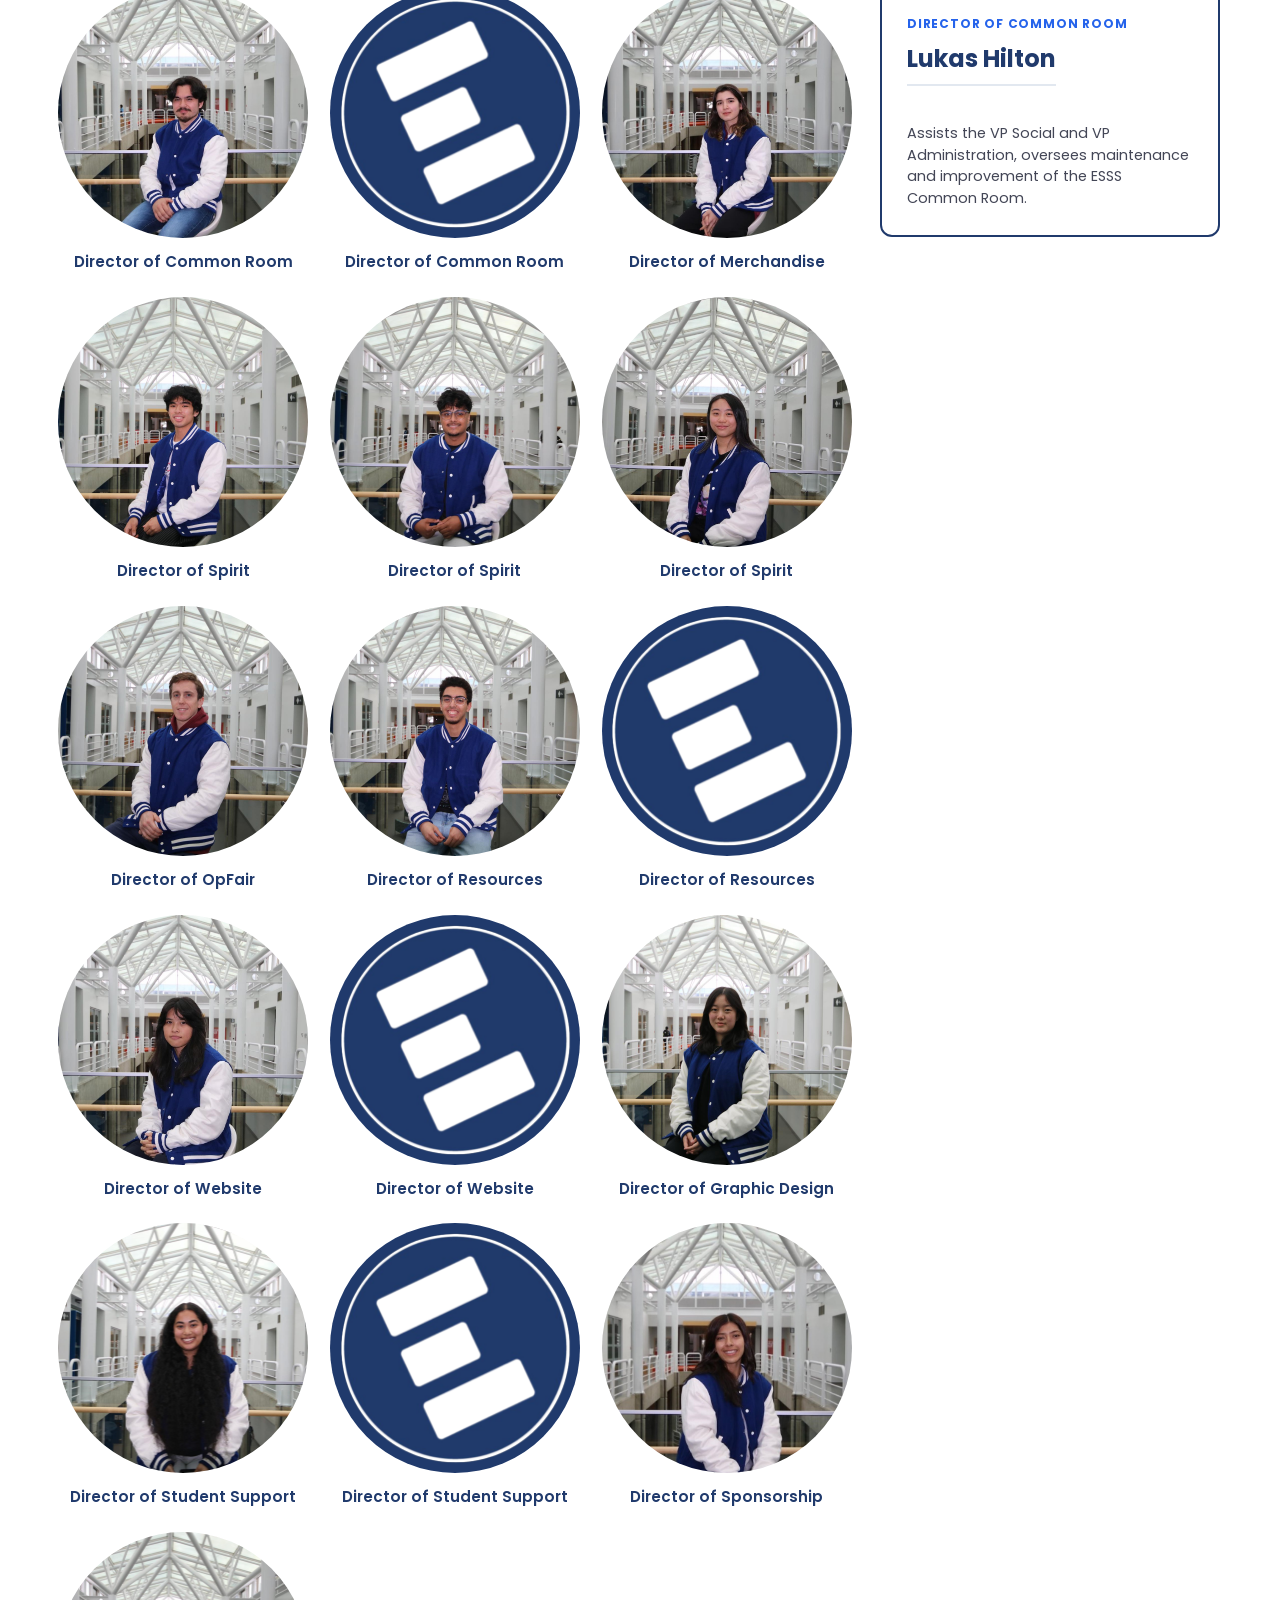
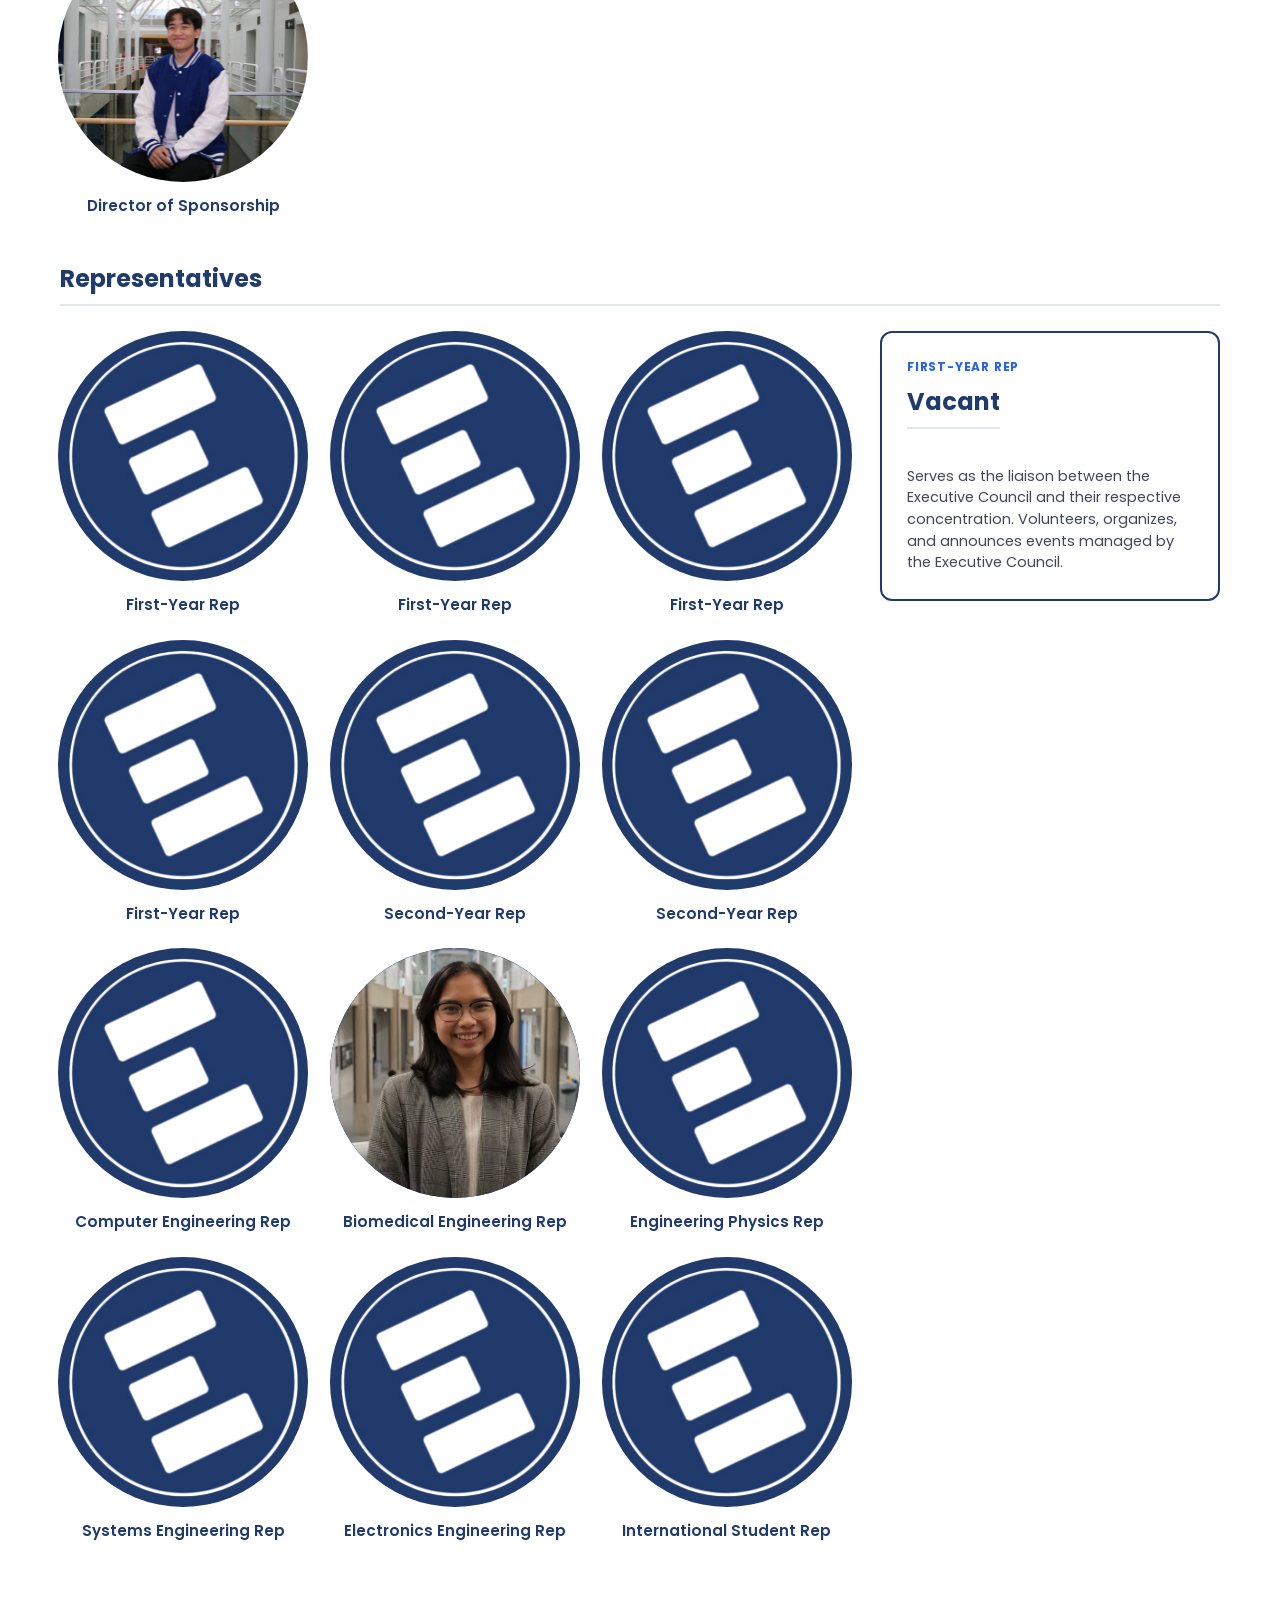
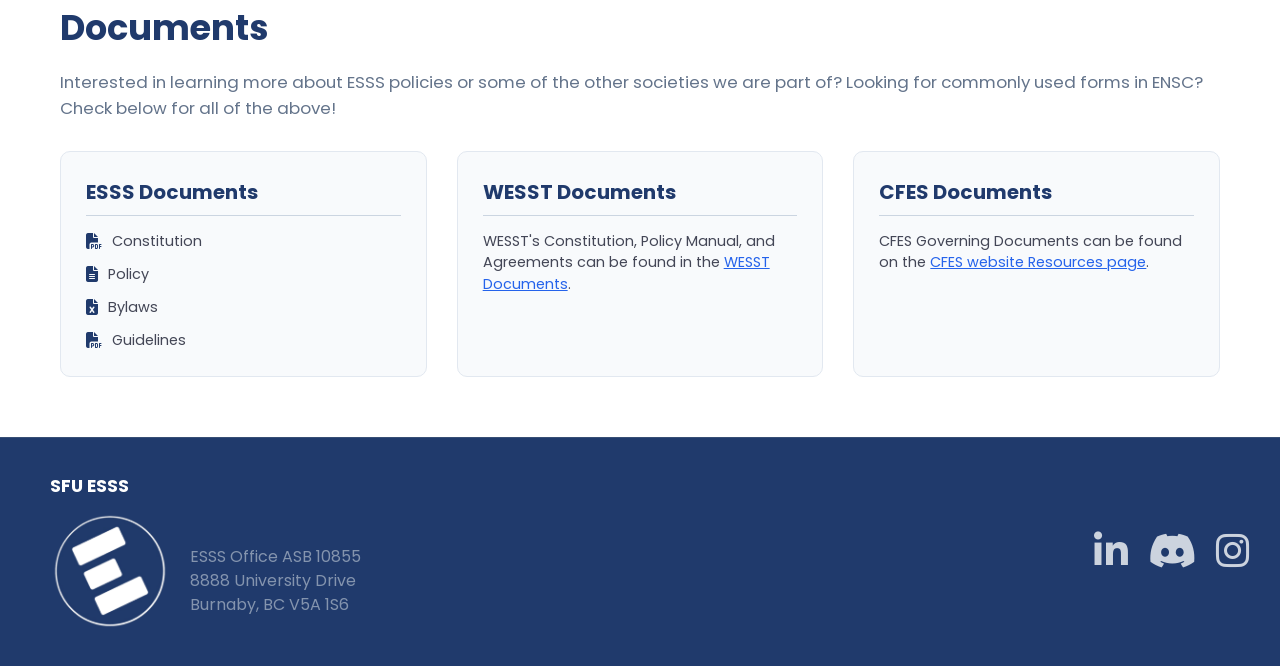
==== commit 38a363c5: "Add files via upload" ====
--- a/about.html
+++ b/about.html
@@ -338,7 +338,7 @@
                 <div class="footer-main-row">
                     <img src="circleLogo.png" alt="SFU ESSS Logo" class="footer-square-logo">
                     <div class="address-box">
-                        <p>ESSS Office ASB 8834<br>
+                        <p>ESSS Office ASB 10855<br>
                         8888 University Drive<br>
                         Burnaby, BC V5A 1S6</p>
                     </div>
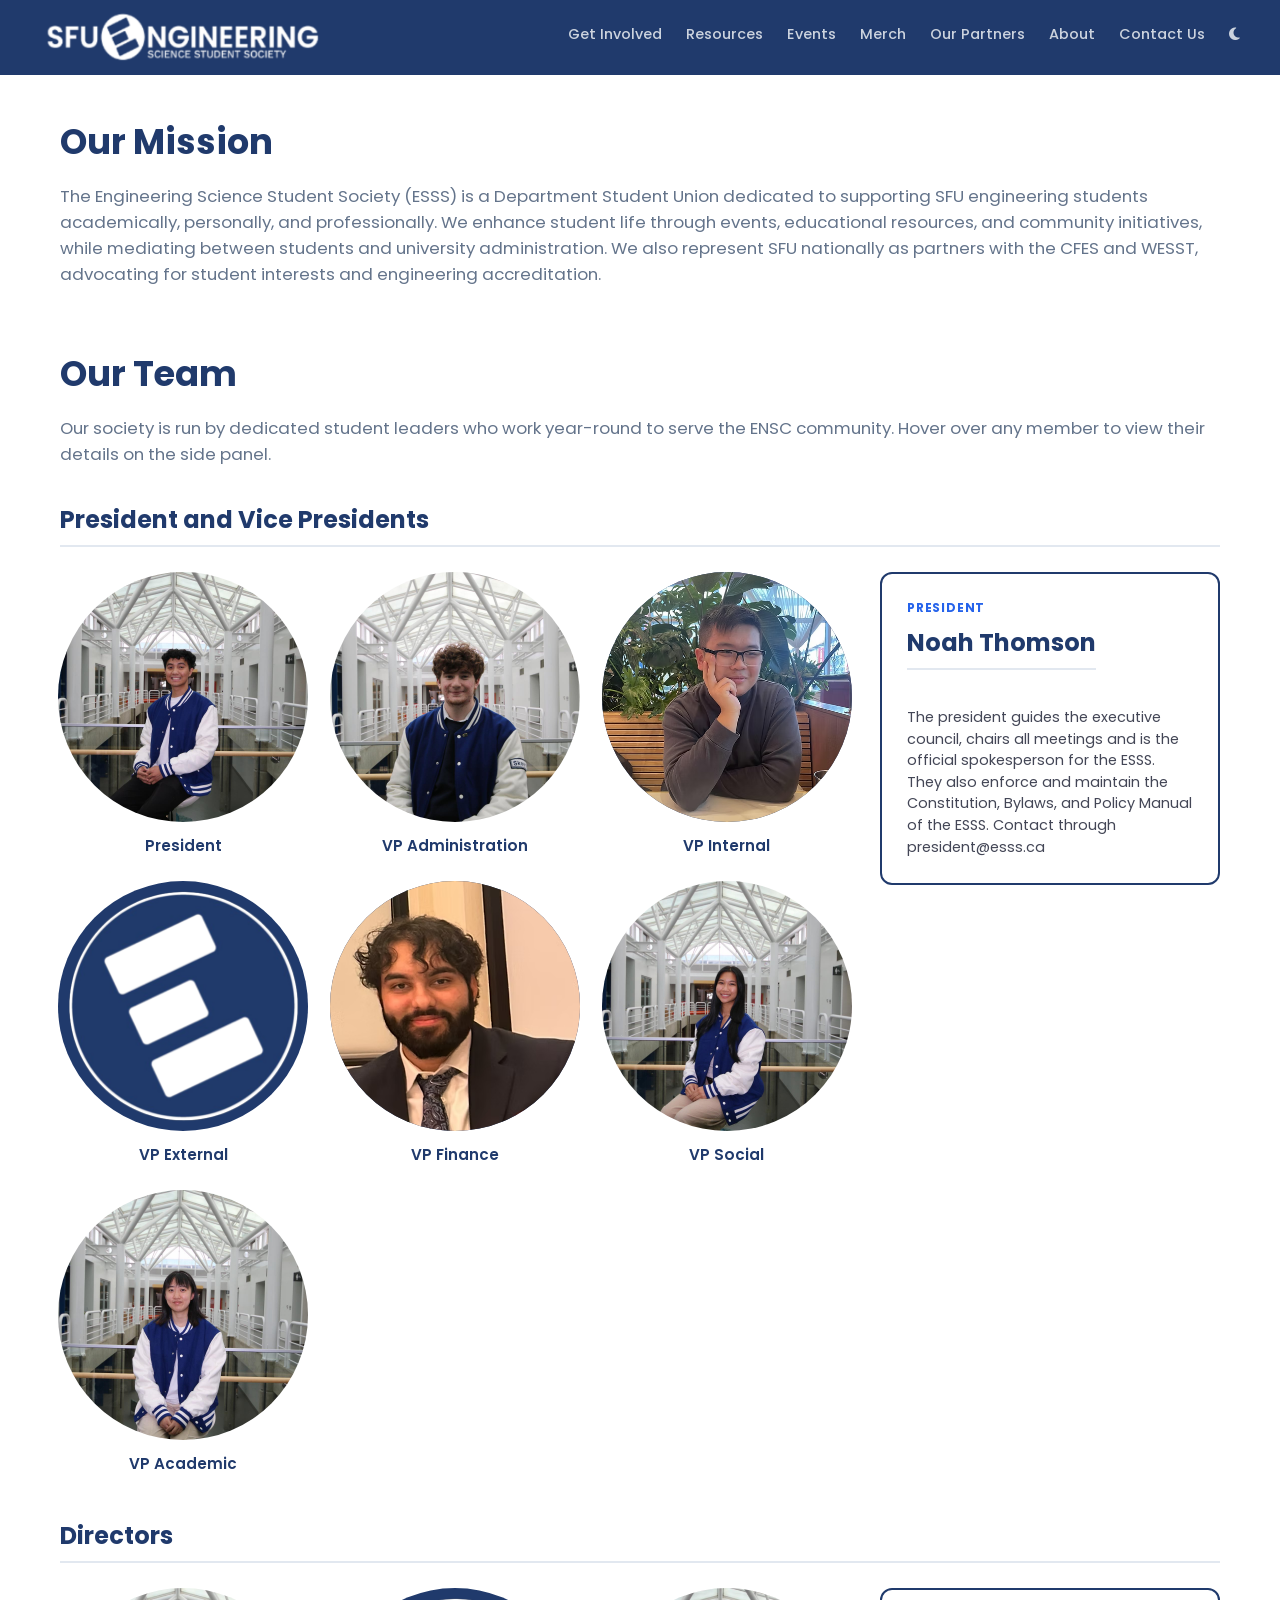
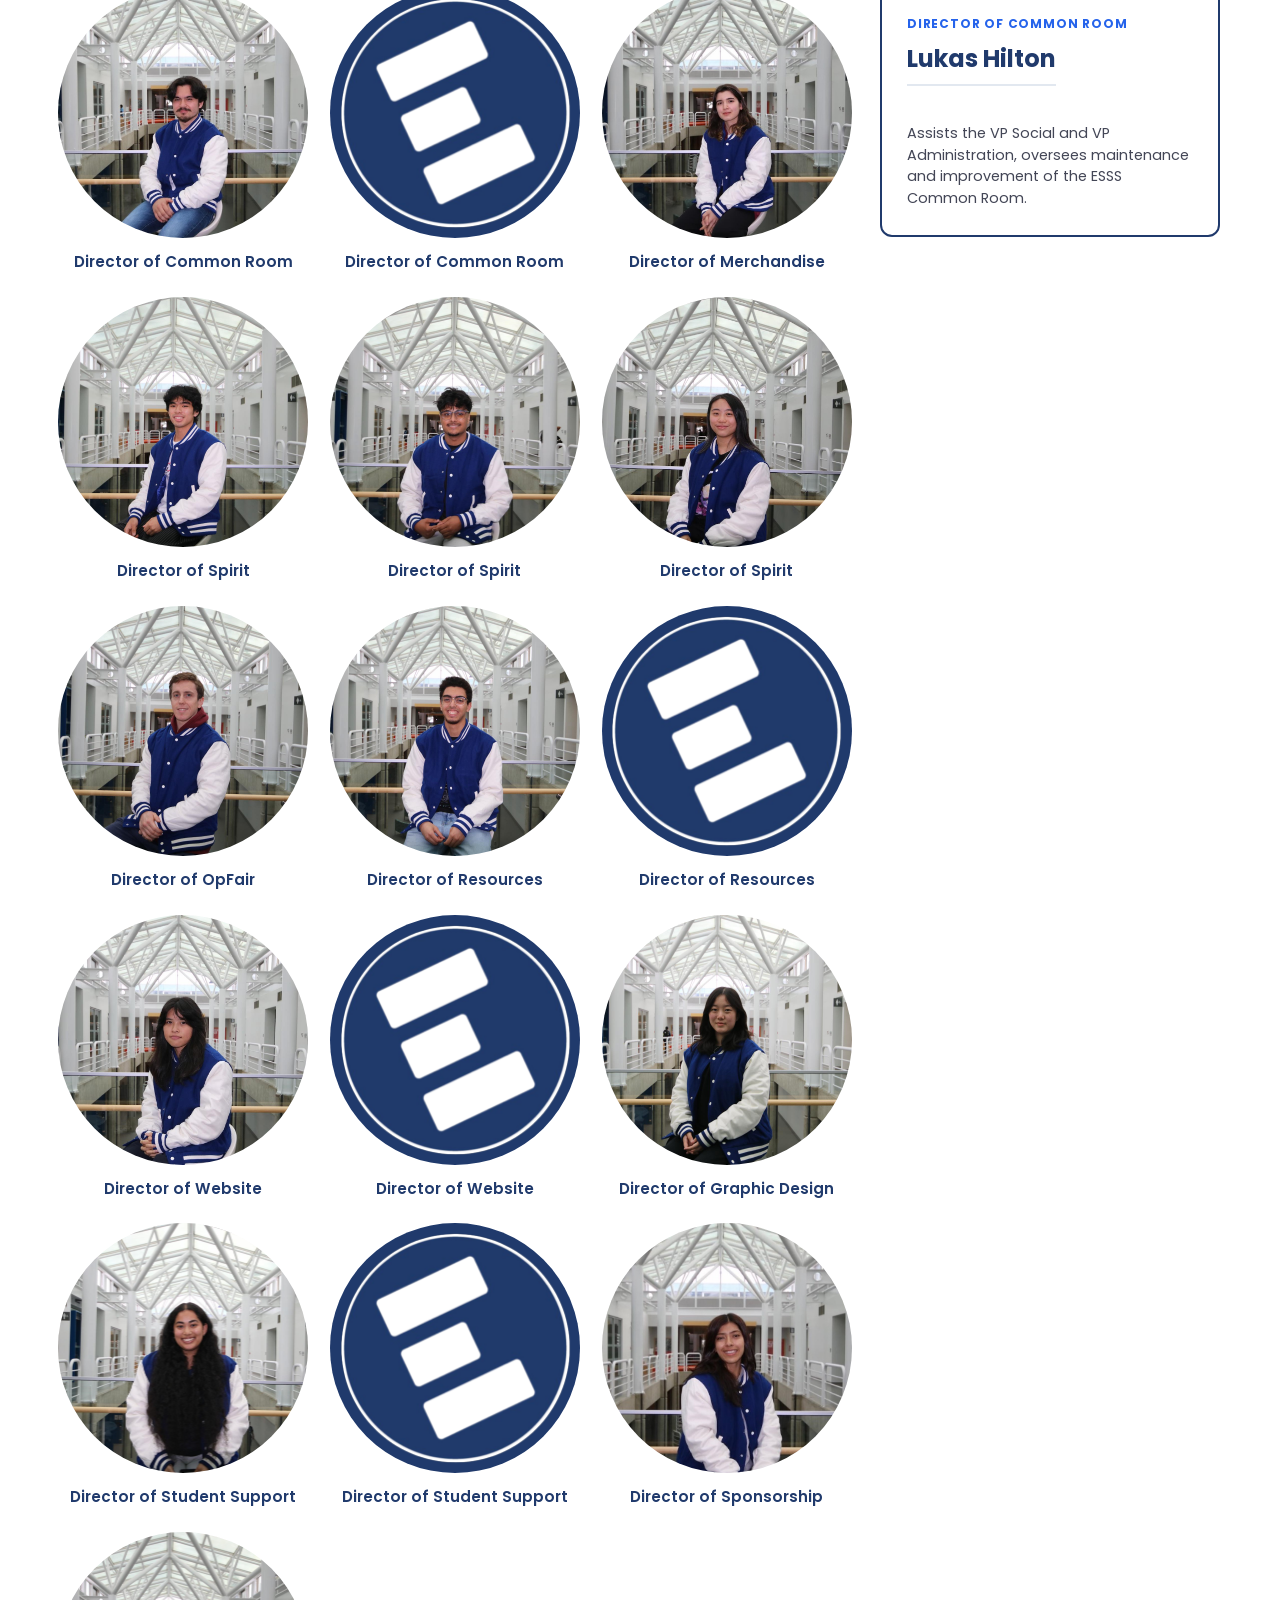
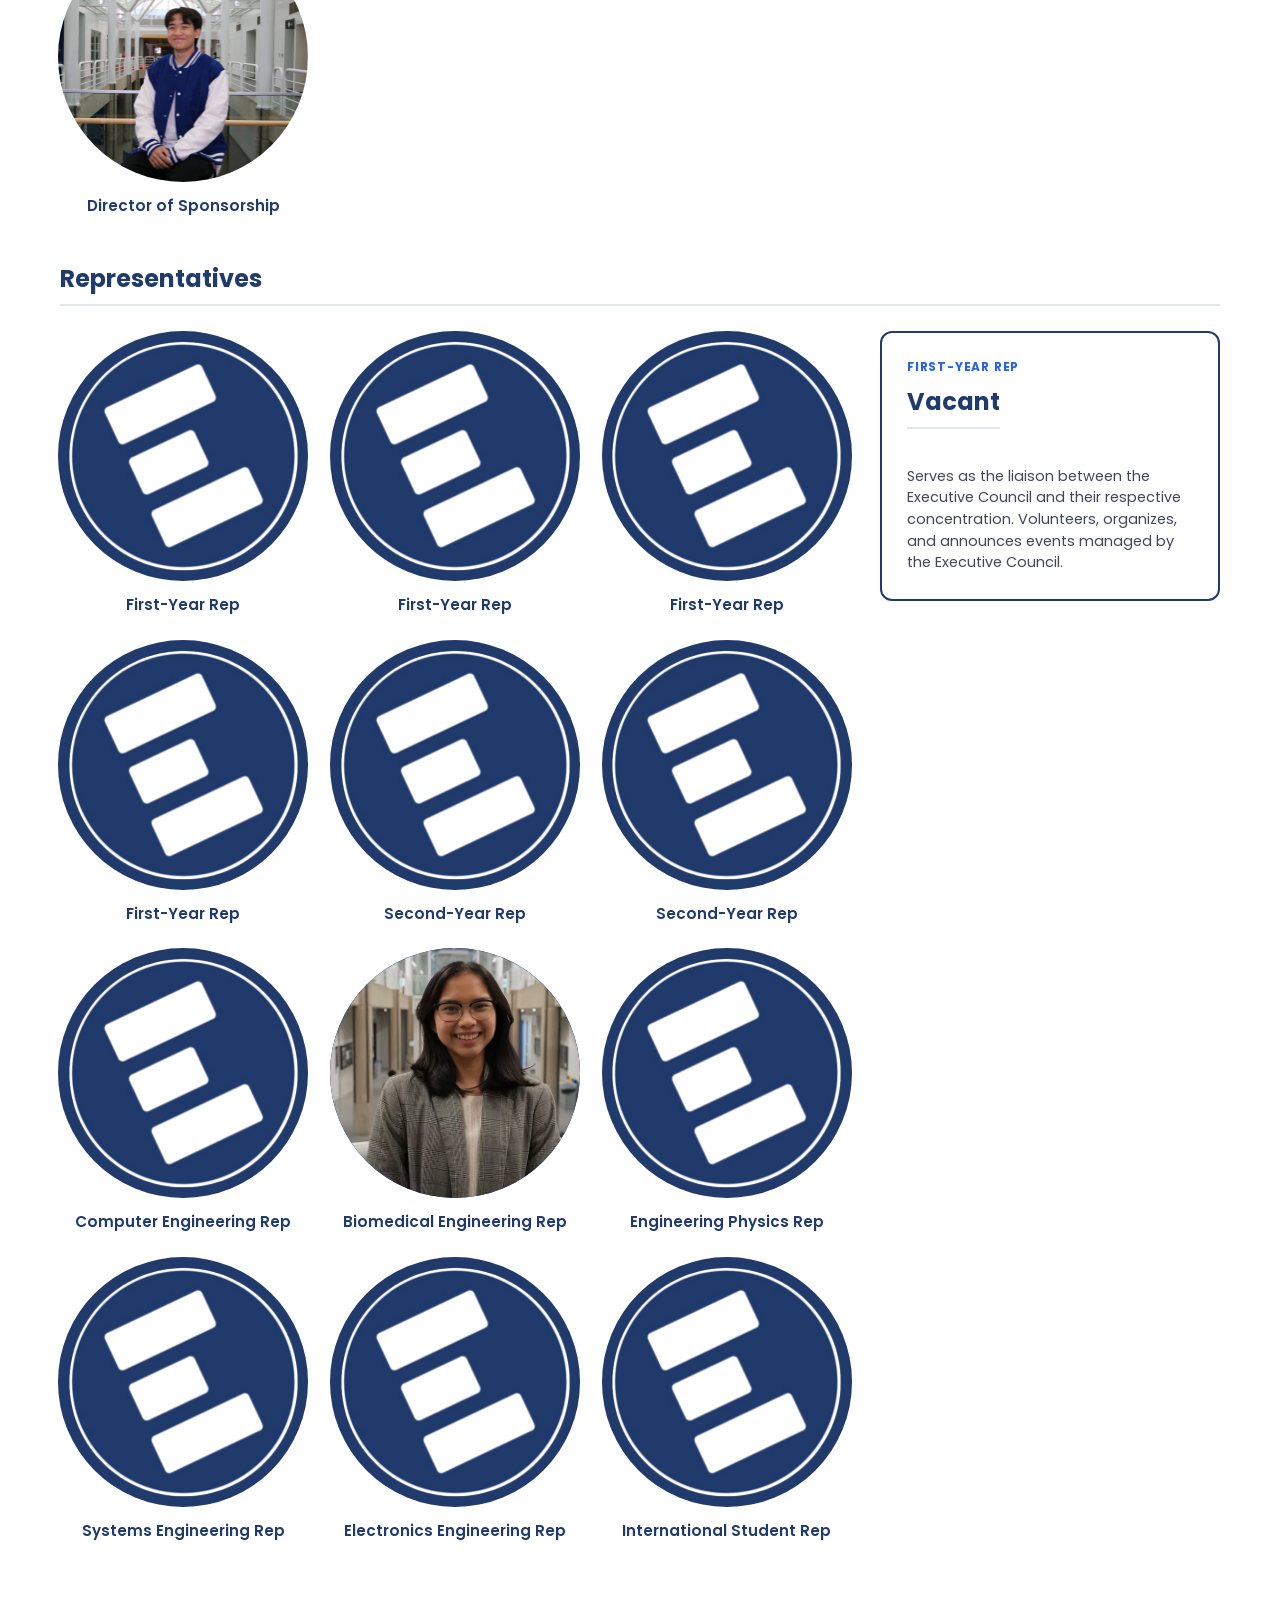
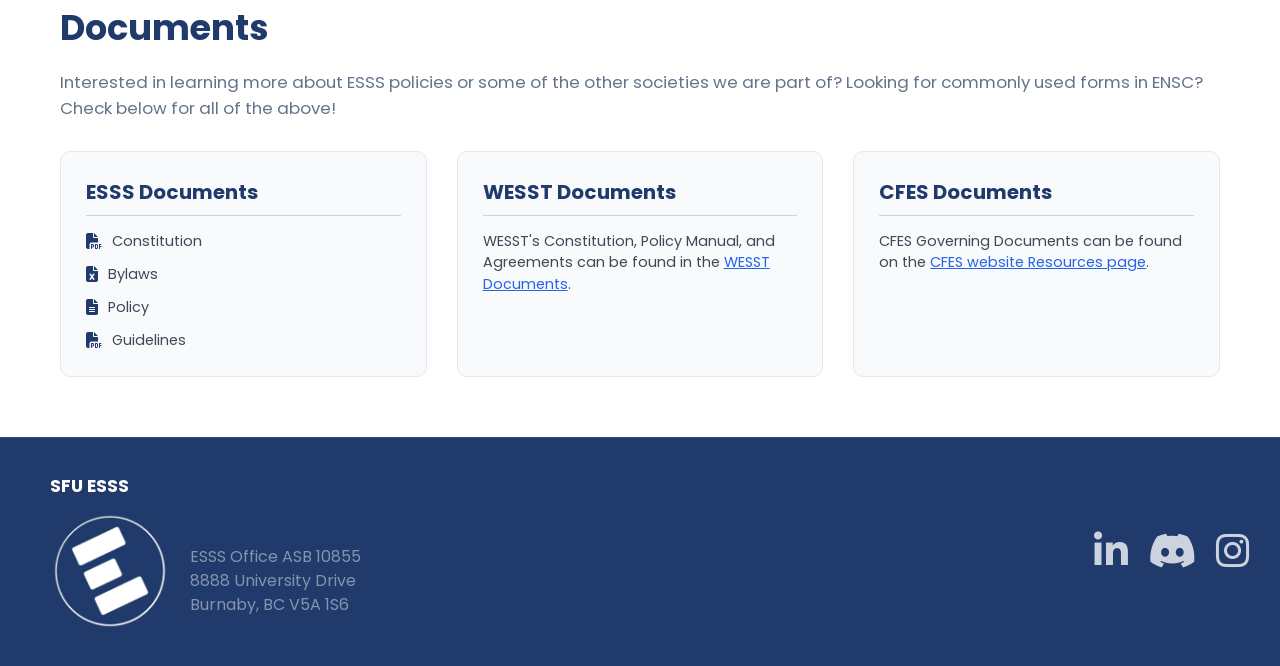
==== commit 43016b8e: "Add files via upload" ====
--- a/about.html
+++ b/about.html
@@ -4,6 +4,7 @@
     <meta charset="UTF-8">
     <meta name="viewport" content="width=device-width, initial-scale=1.0">
     <title>About Us - SFU Engineering Science Student Society</title>
+    <link rel="icon" type="image/png" href="circleLogo.png">
     <link rel="stylesheet" href="navbar-footer.css">
     <link rel="stylesheet" href="about.css">
     <link rel="stylesheet" href="https://cdnjs.cloudflare.com/ajax/libs/font-awesome/6.4.0/css/all.min.css">
@@ -309,10 +310,10 @@
                 <div class="doc-group">
                     <h3>ESSS Documents</h3>
                     <ul class="doc-list">
-                        <li><a href="https://www.esss.ca/_files/ugd/b80c7c_d7ca56e06f7f4c5c86ed6c39ce604459.pdf" target="_blank"><i class="fa-solid fa-file-pdf"></i>Constitution</a></li>
-                        <li><a href="https://www.esss.ca/_files/ugd/b80c7c_0763c557cea248889eb4a03ae44d8a56.pdf" target="_blank"><i class="fa-solid fa-file-lines"></i>Policy</a></li>
-                        <li><a href="https://www.esss.ca/_files/ugd/b80c7c_9e9741fe06284f8093be5417346c1d7f.pdf" target="_blank"><i class="fa-solid fa-file-excel"></i>Bylaws</a></li>
-                        <li><a href="https://www.esss.ca/_files/ugd/b80c7c_0183d3493a4643b6821fde39c60ae124.pdf" target="_blank"><i class="fa-solid fa-file-pdf"></i>Guidelines</a></li>
+                        <li><a href="TITLE I - ESSS CONSTITUTION.pdf" target="_blank"><i class="fa-solid fa-file-pdf"></i>Constitution</a></li>
+                        <li><a href="TITLE II - ESSS BYLAWS.pdf" target="_blank"><i class="fa-solid fa-file-excel"></i>Bylaws</a></li>
+                        <li><a href="TITLE III - ESSS POLICY AND PROCEDURES.pdf" target="_blank"><i class="fa-solid fa-file-lines"></i>Policy</a></li>
+                        <li><a href="ESSS Style Guide 2025.pdf" target="_blank"><i class="fa-solid fa-file-pdf"></i>Guidelines</a></li>
                     </ul>
                 </div>
                 <div class="doc-group">
@@ -356,10 +357,13 @@
         const darkModeToggle = document.getElementById('darkModeToggle');
         const toggleIcon = darkModeToggle.querySelector('i');
 
-        const savedTheme = localStorage.getItem('theme');
-        if (savedTheme === 'dark' || (!savedTheme && window.matchMedia('(prefers-color-scheme: dark)').matches)) {
+        const savedTheme = sessionStorage.getItem('theme');
+        if (savedTheme === 'dark') {
             document.body.classList.add('dark-mode');
             toggleIcon.classList.replace('fa-moon', 'fa-sun');
+        } else {
+            document.body.classList.remove('dark-mode');
+            toggleIcon.classList.replace('fa-sun', 'fa-moon');
         }
 
         darkModeToggle.addEventListener('click', (e) => {
@@ -367,10 +371,10 @@
             document.body.classList.toggle('dark-mode');
 
             if (document.body.classList.contains('dark-mode')) {
-                localStorage.setItem('theme', 'dark');
+                sessionStorage.setItem('theme', 'dark');
                 toggleIcon.classList.replace('fa-moon', 'fa-sun');
             } else {
-                localStorage.setItem('theme', 'light');
+                sessionStorage.setItem('theme', 'light');
                 toggleIcon.classList.replace('fa-sun', 'fa-moon');
             }
         });
--- a/navbar-footer.css
+++ b/navbar-footer.css
@@ -152,6 +152,12 @@
     display: block;
 }
 
+.navbar a:focus,
+.navbar button:focus,
+.logo-container:focus {
+    outline: none;
+}
+
 .site-footer {
     background-color: #203a6c;
     border-top: 1px solid #384f75;
--- a/about.css
+++ b/about.css
@@ -1,7 +1,3 @@
-/* ==========================================
-   ABOUT PAGE STYLES
-   ========================================== */
-
 .about-main {
     max-width: 1200px;
     margin: 40px auto;
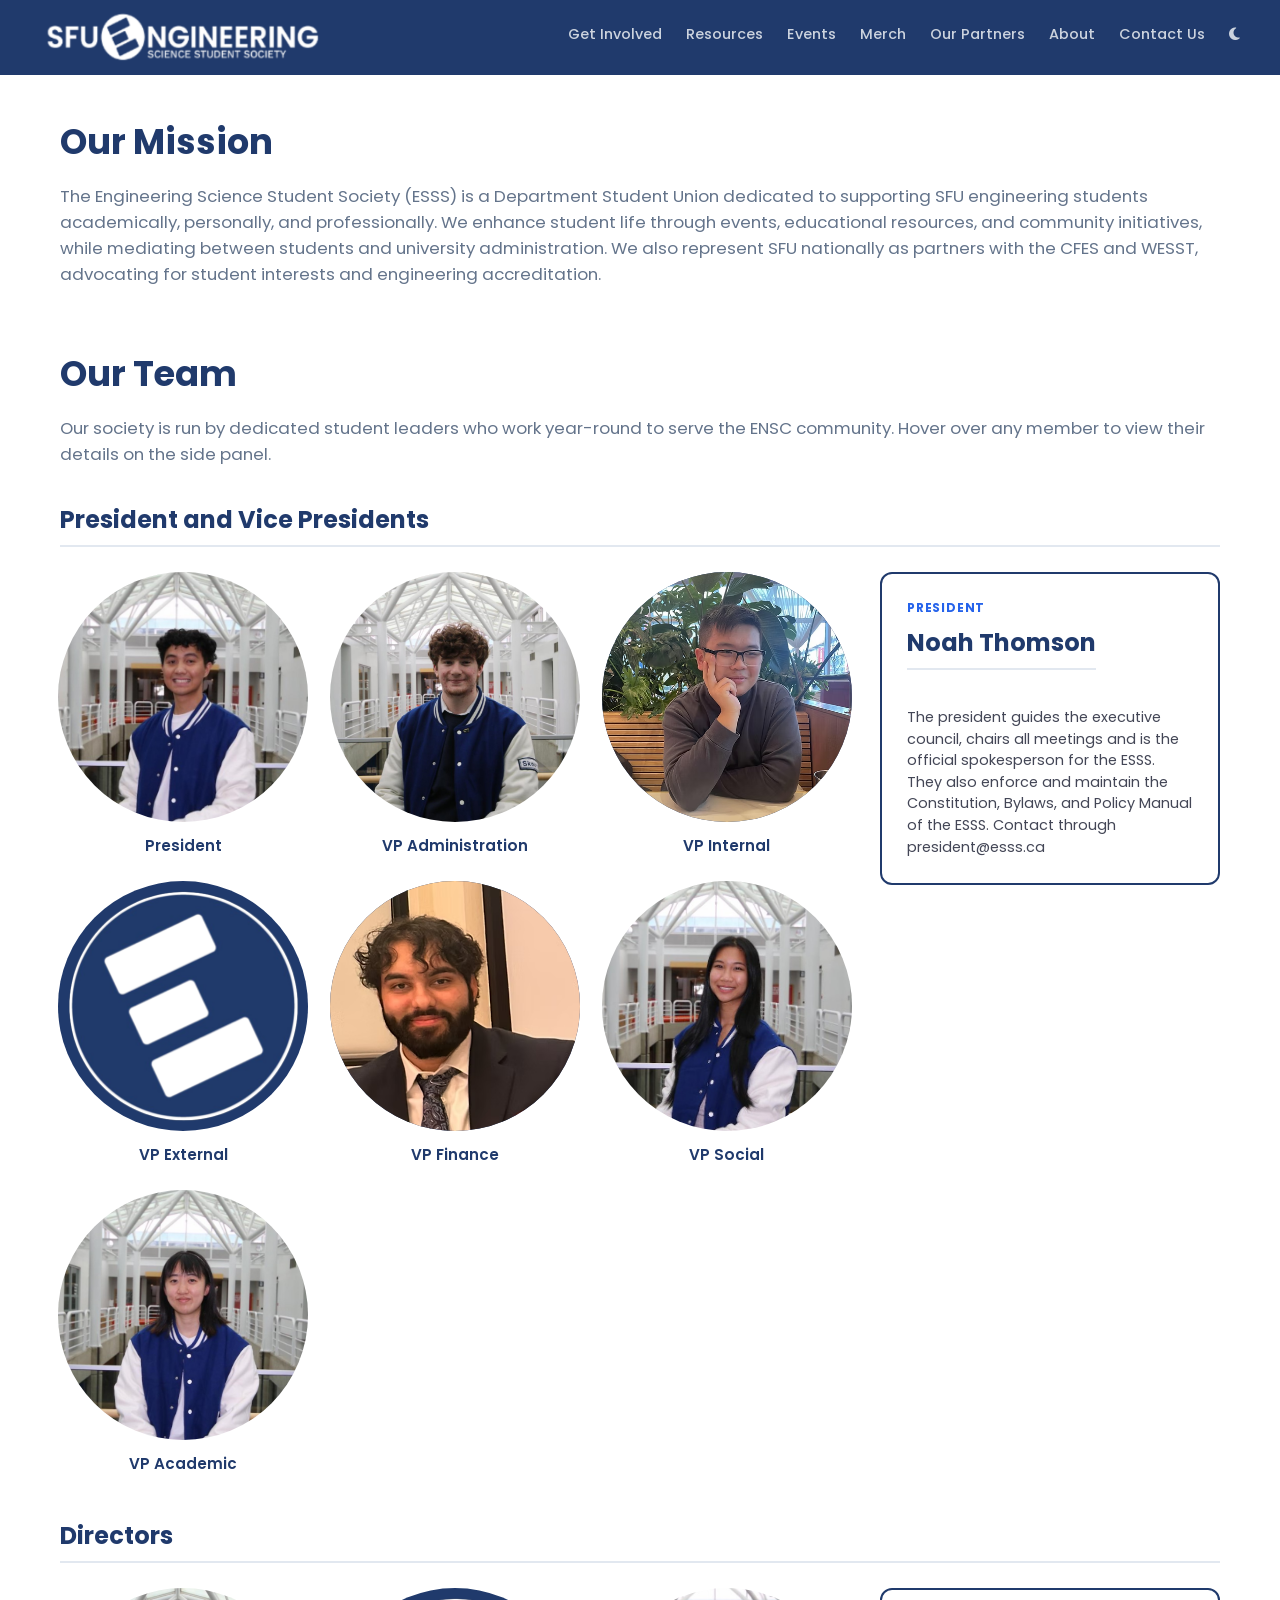
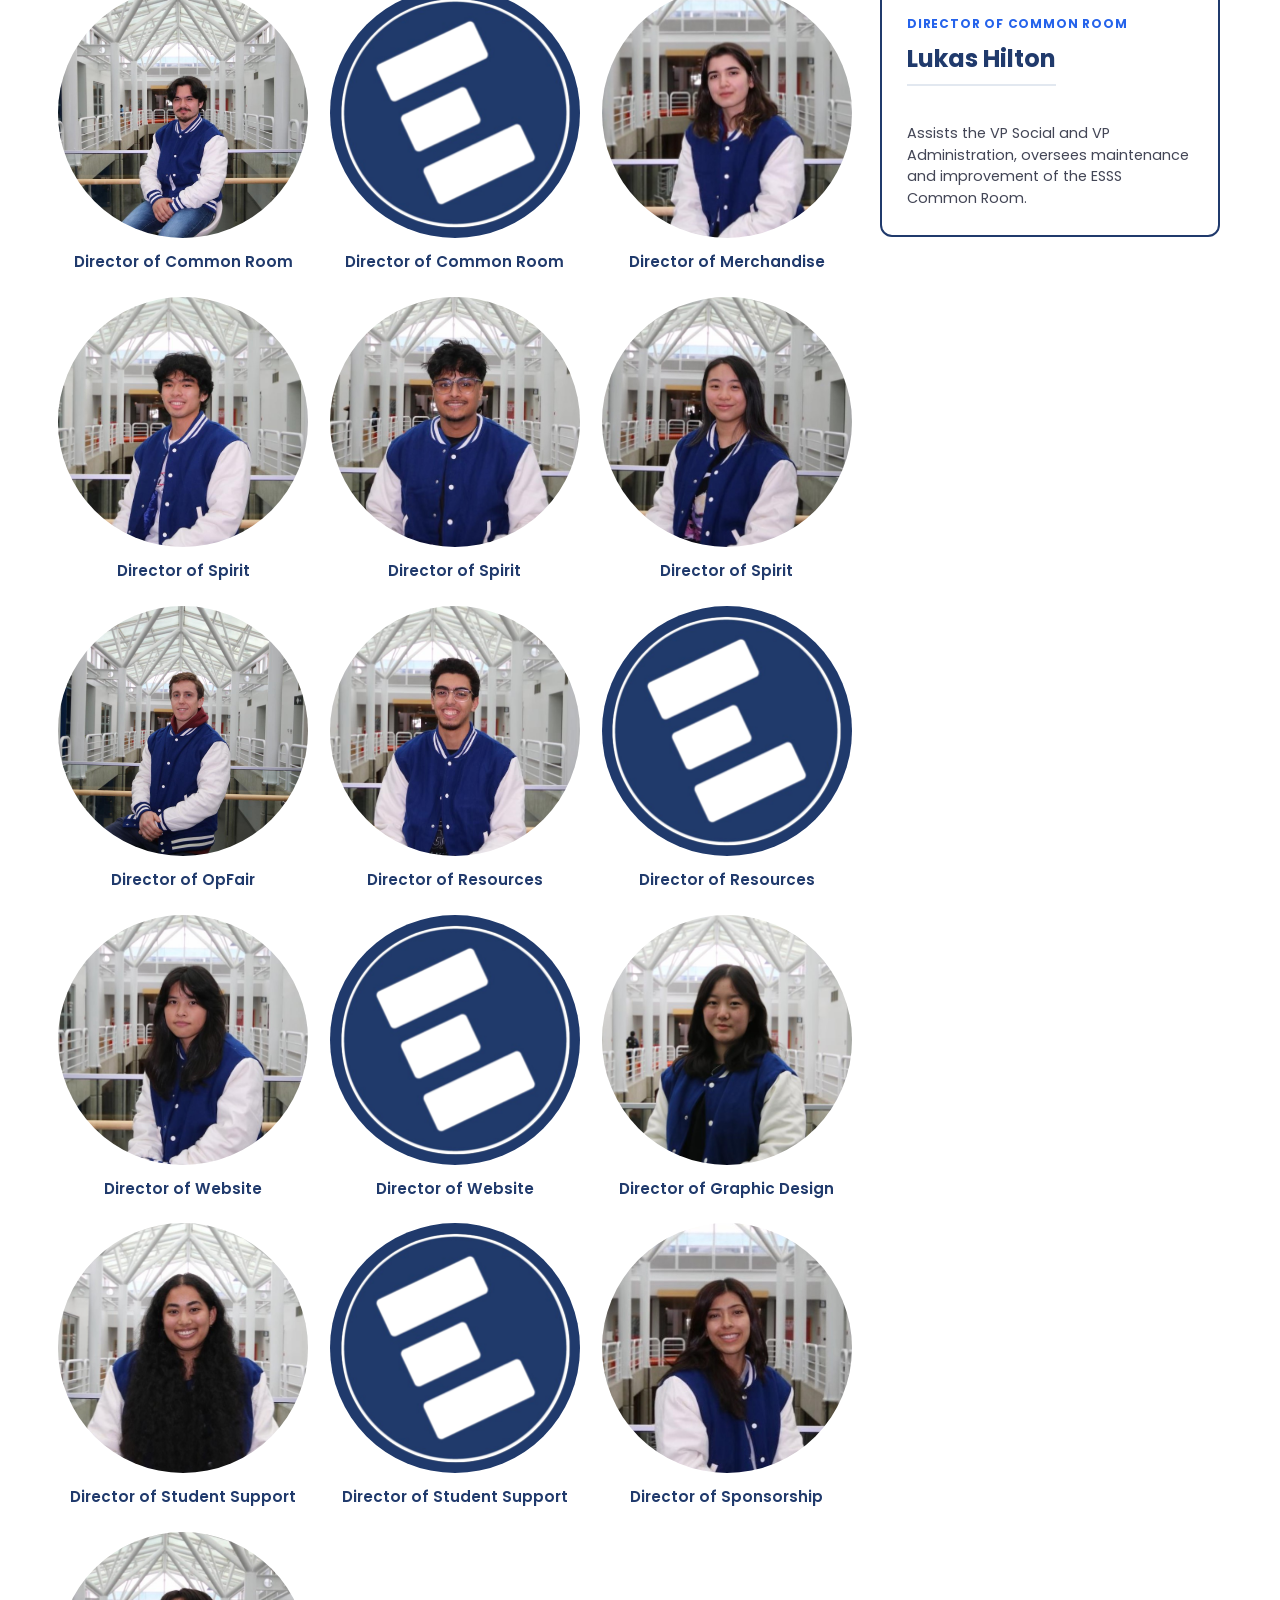
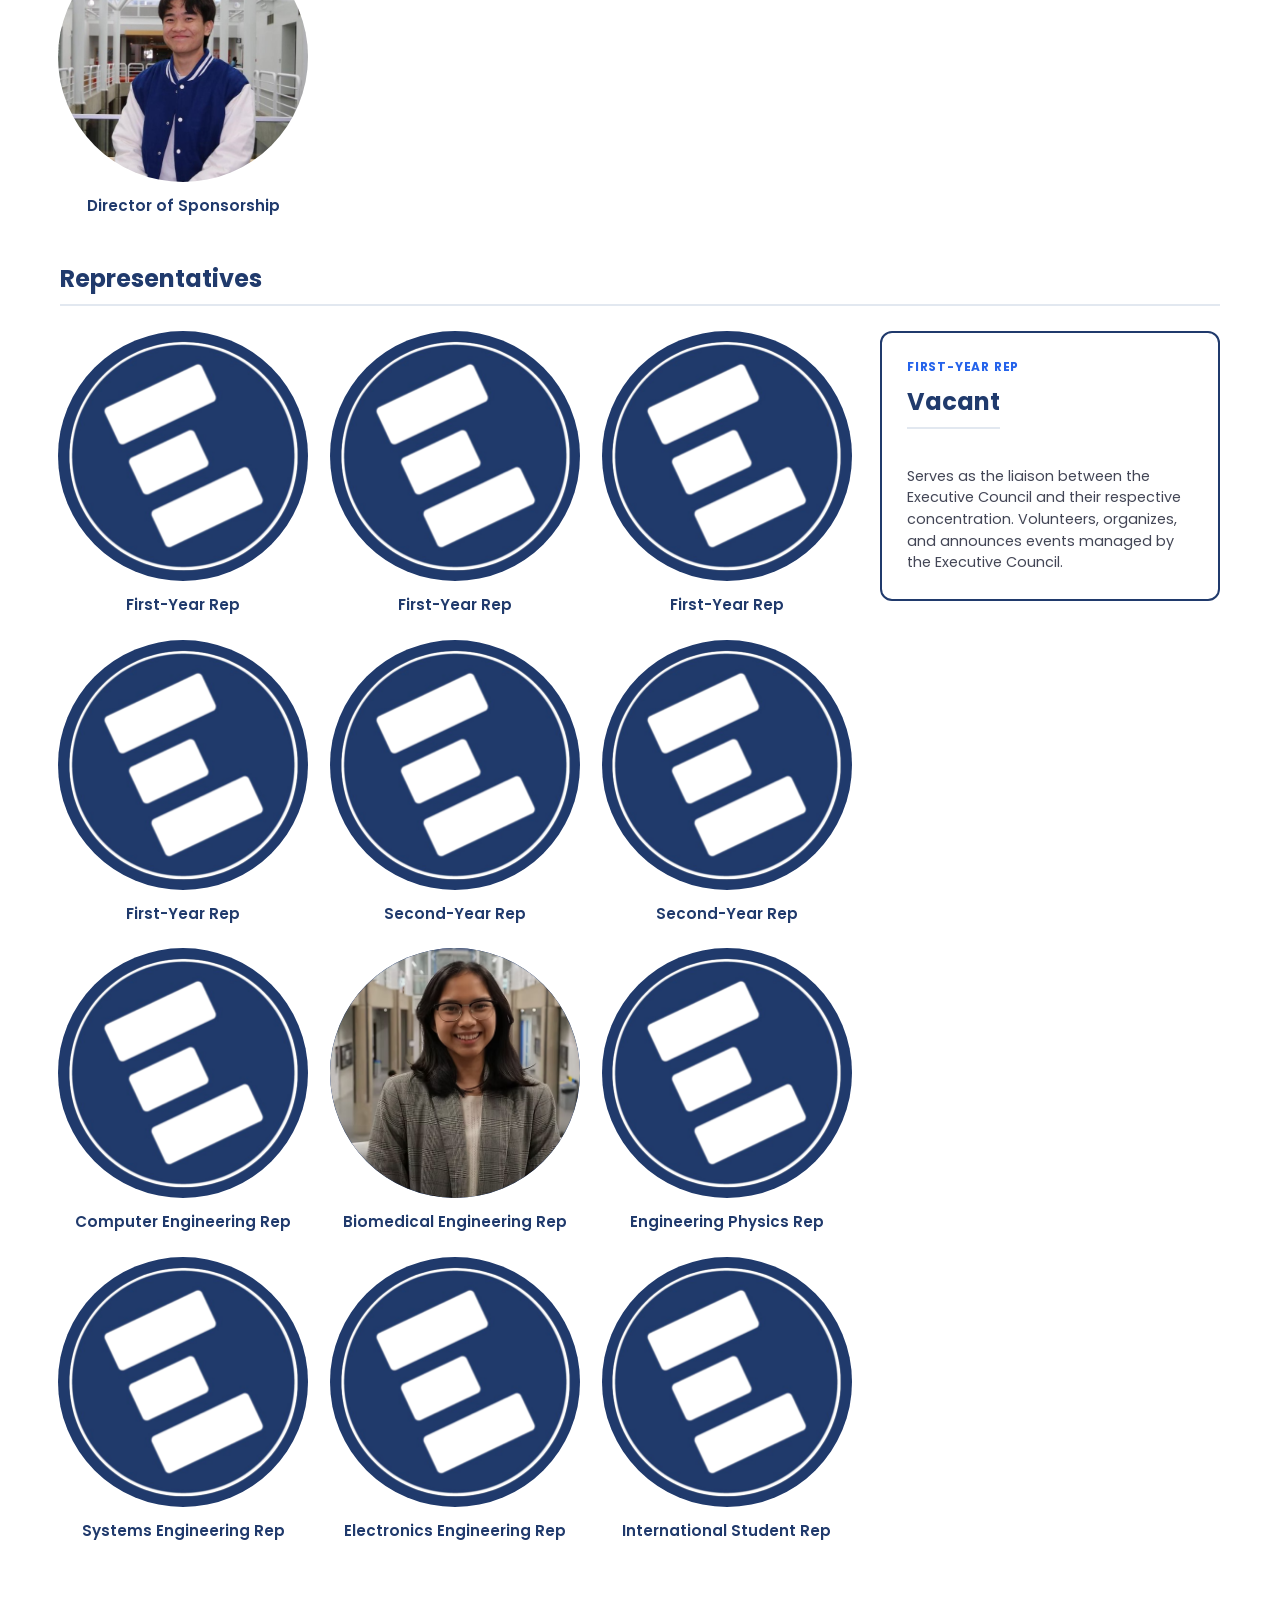
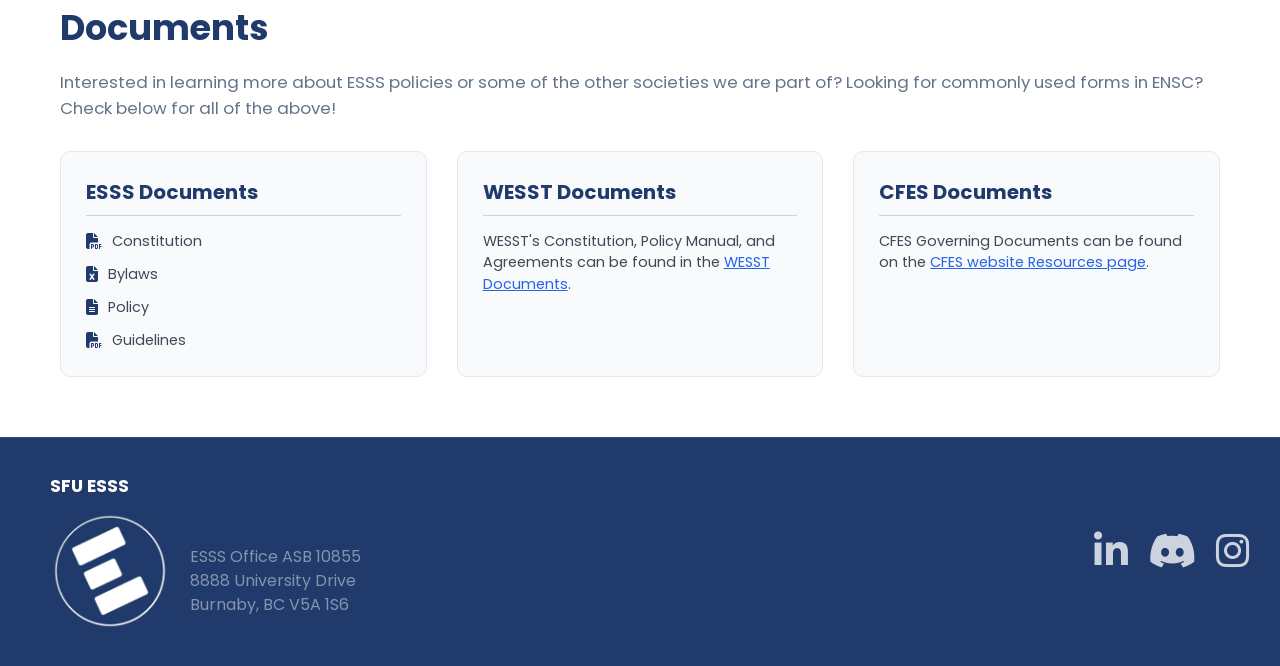
==== commit 18752fb3: "Add files via upload" ====
--- a/about.html
+++ b/about.html
@@ -12,51 +12,50 @@
 <body>
 
     <header class="navbar">
-        <a href="index.html" class="logo-container" aria-label="Home">
+        <a href="index" class="logo-container" aria-label="Home">
             <img src="navBarLogo.png" alt="SFU Engineering Science Student Society Logo" class="nav-logo">
         </a>
         <nav class="nav-links">
             <div class="dropdown">
                 <a class="dropbtn">Get Involved</a>
                 <div class="dropdown-content">
-                    <a href="meetings.html">Meetings</a>
-                    <a href="clubs.html">Clubs and Teams</a>
-                    <a href="mentor.html">Mentorship Program</a>
+                    <a href="meetings">Meetings</a>
+                    <a href="clubs">Clubs and Teams</a>
+                    <a href="mentor">Mentorship Program</a>
                 </div>
             </div>
             <div class="dropdown">
                 <a class="dropbtn">Resources</a>
                 <div class="dropdown-content">
-                    <a href="guide.html">ESSS Guide</a>
-                    <a href="courses.html">Course Information</a>
-                    <a href="scholarFunds.html">Scholarships and Funds</a>
+                    <a href="guide">ESSS Guide</a>
+                    <a href="courses">Course Information</a>
+                    <a href="scholarFunds">Scholarships and Funds</a>
                 </div>
             </div>
             <div class="dropdown">
                 <a class="dropbtn">Events</a>
                 <div class="dropdown-content">
-                    <a href="events.html">Events</a>
-                    <a href="comp.html">Conferences and Competitions</a>
-                </div>
-            </div>
-            <div class="dropdown">
-                <a href="merch.html" class="dropbtn">Merch</a>
-            </div>
-            <div class="dropdown">
-                <a href="sponsors.html" class="dropbtn">Our Partners</a>
+                    <a href="events">Events</a>
+                    <a href="comp">Conferences and Competitions</a>
+                </div>
+            </div>
+            <div class="dropdown">
+                <a href="merch" class="dropbtn">Merch</a>
+            </div>
+            <div class="dropdown">
+                <a href="sponsors" class="dropbtn">Our Partners</a>
             </div>
             <div class="dropdown">
                 <a class="dropbtn">About</a>
                 <div class="dropdown-content">
-                    <a href="about.html">About Us</a>
-                    <a href="location.html">Location</a>
-                </div>
-            </div>
-            <a href="contactUs.html">Contact Us</a>
+                    <a href="about">About Us</a>
+                    <a href="location">Location</a>
+                </div>
+            </div>
+            <a href="contactUs">Contact Us</a>
             <a href="#" id="darkModeToggle" aria-label="Toggle Dark Mode"><i class="fa-solid fa-moon"></i></a>
         </nav>
     </header>
-
     <main class="about-main">
         <section class="about-section">
             <h2 class="section-title">Our Mission</h2>
--- a/navbar-footer.css
+++ b/navbar-footer.css
@@ -98,6 +98,7 @@
     transition: color 0.2s ease;
     display: flex;
     align-items: center;
+    cursor: pointer;
 }
 
 .dropdown > .dropbtn:hover {
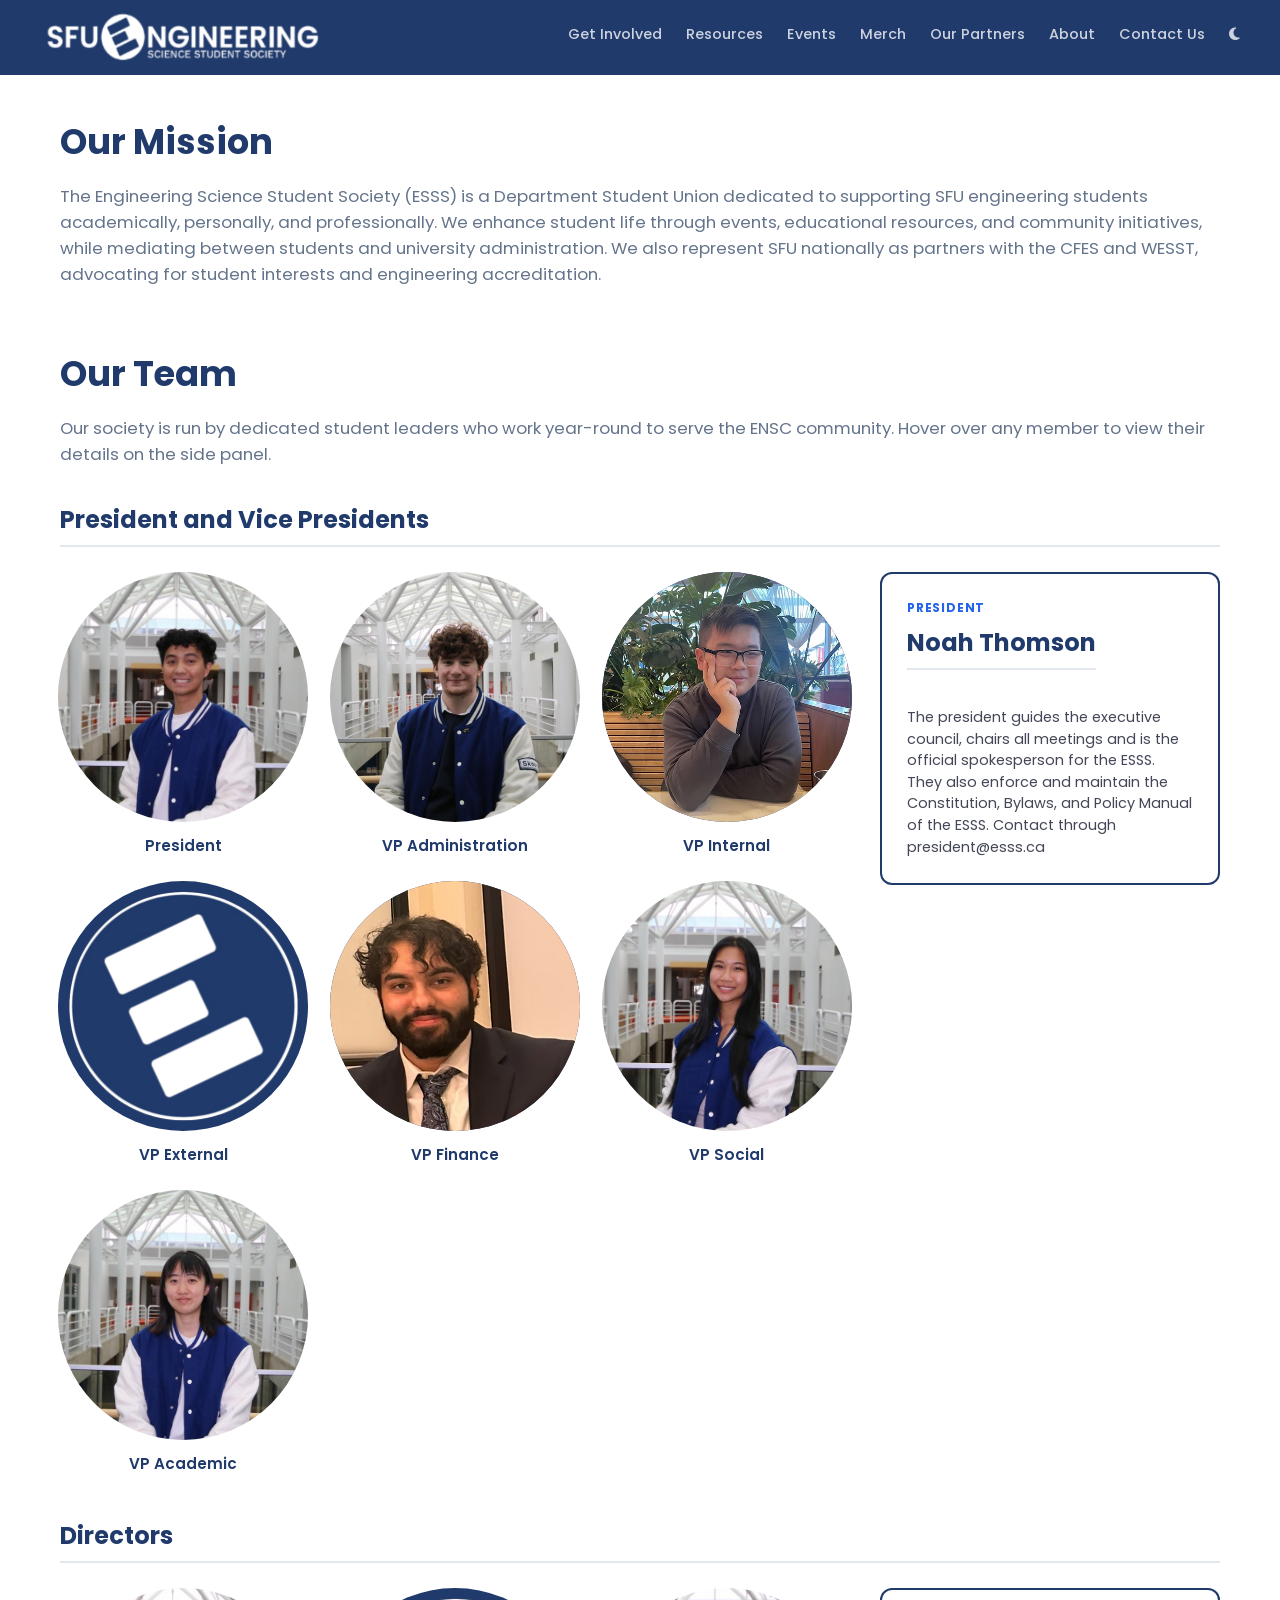
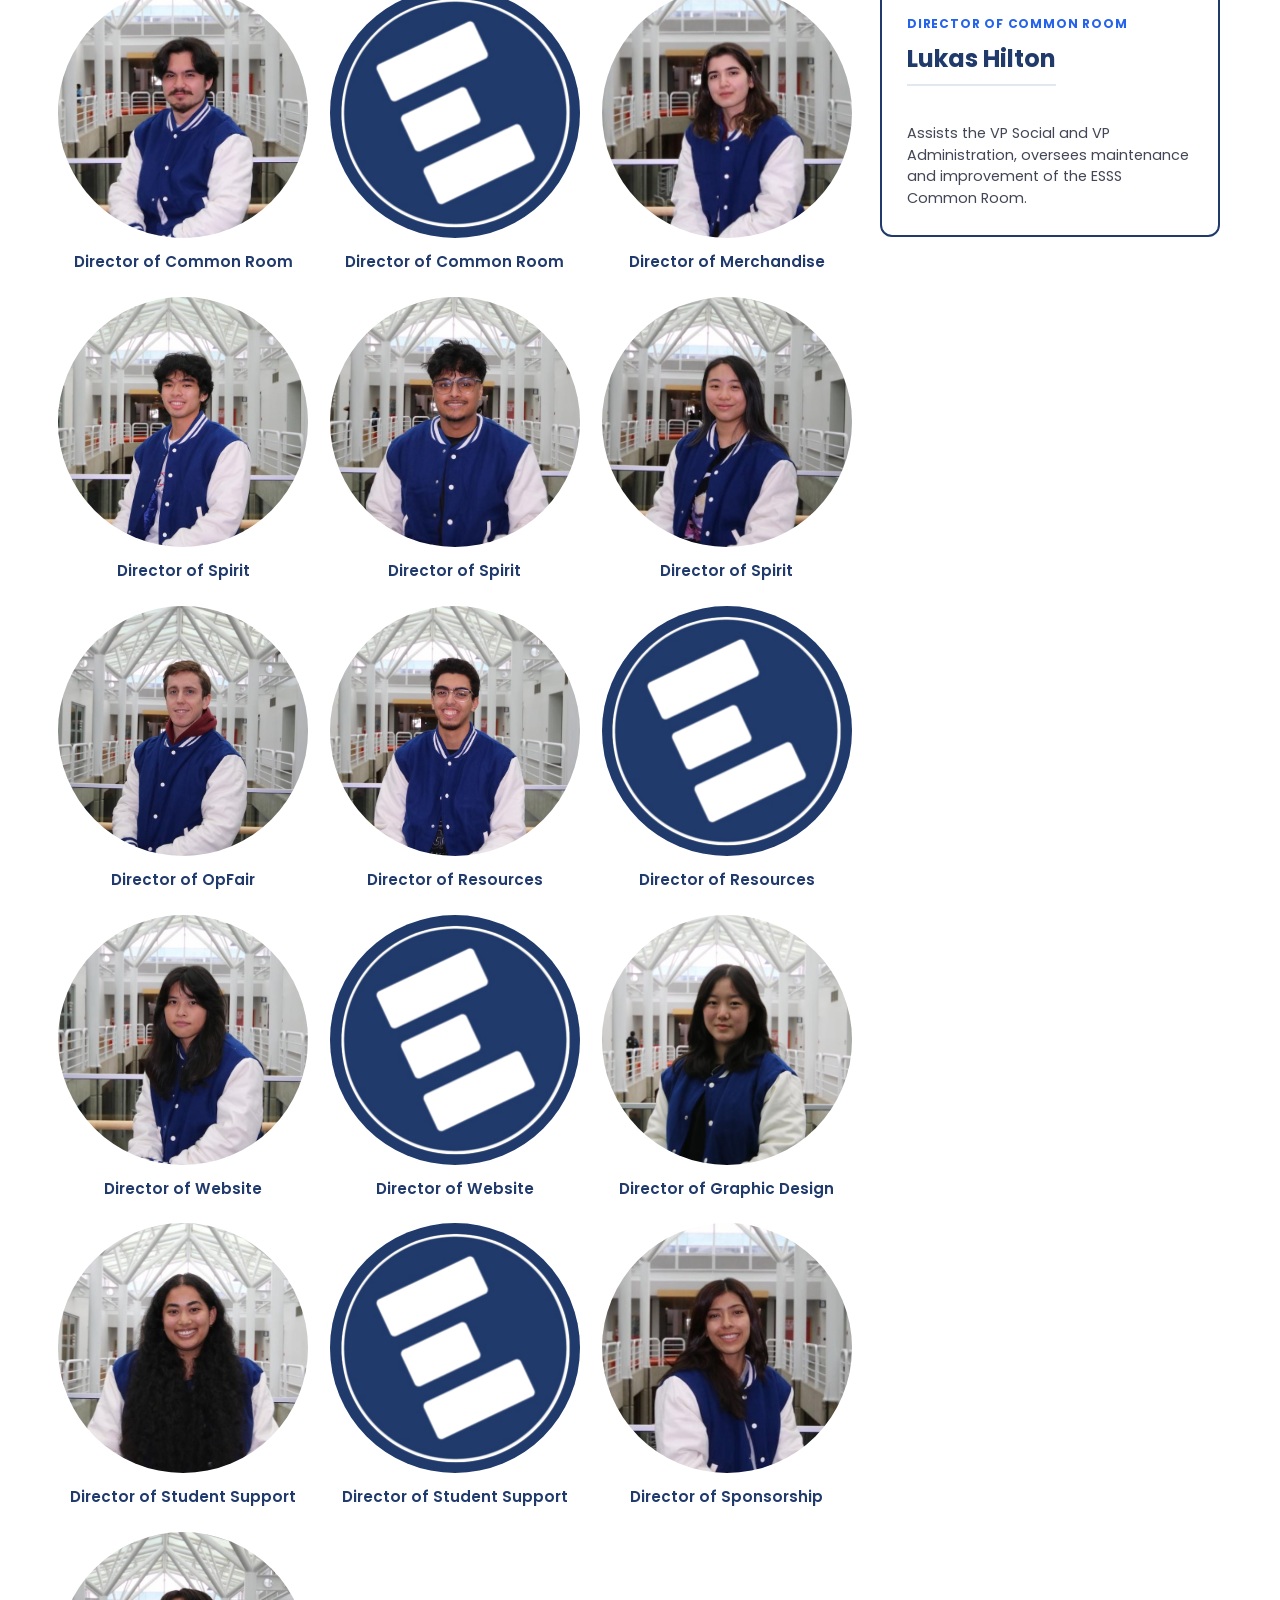
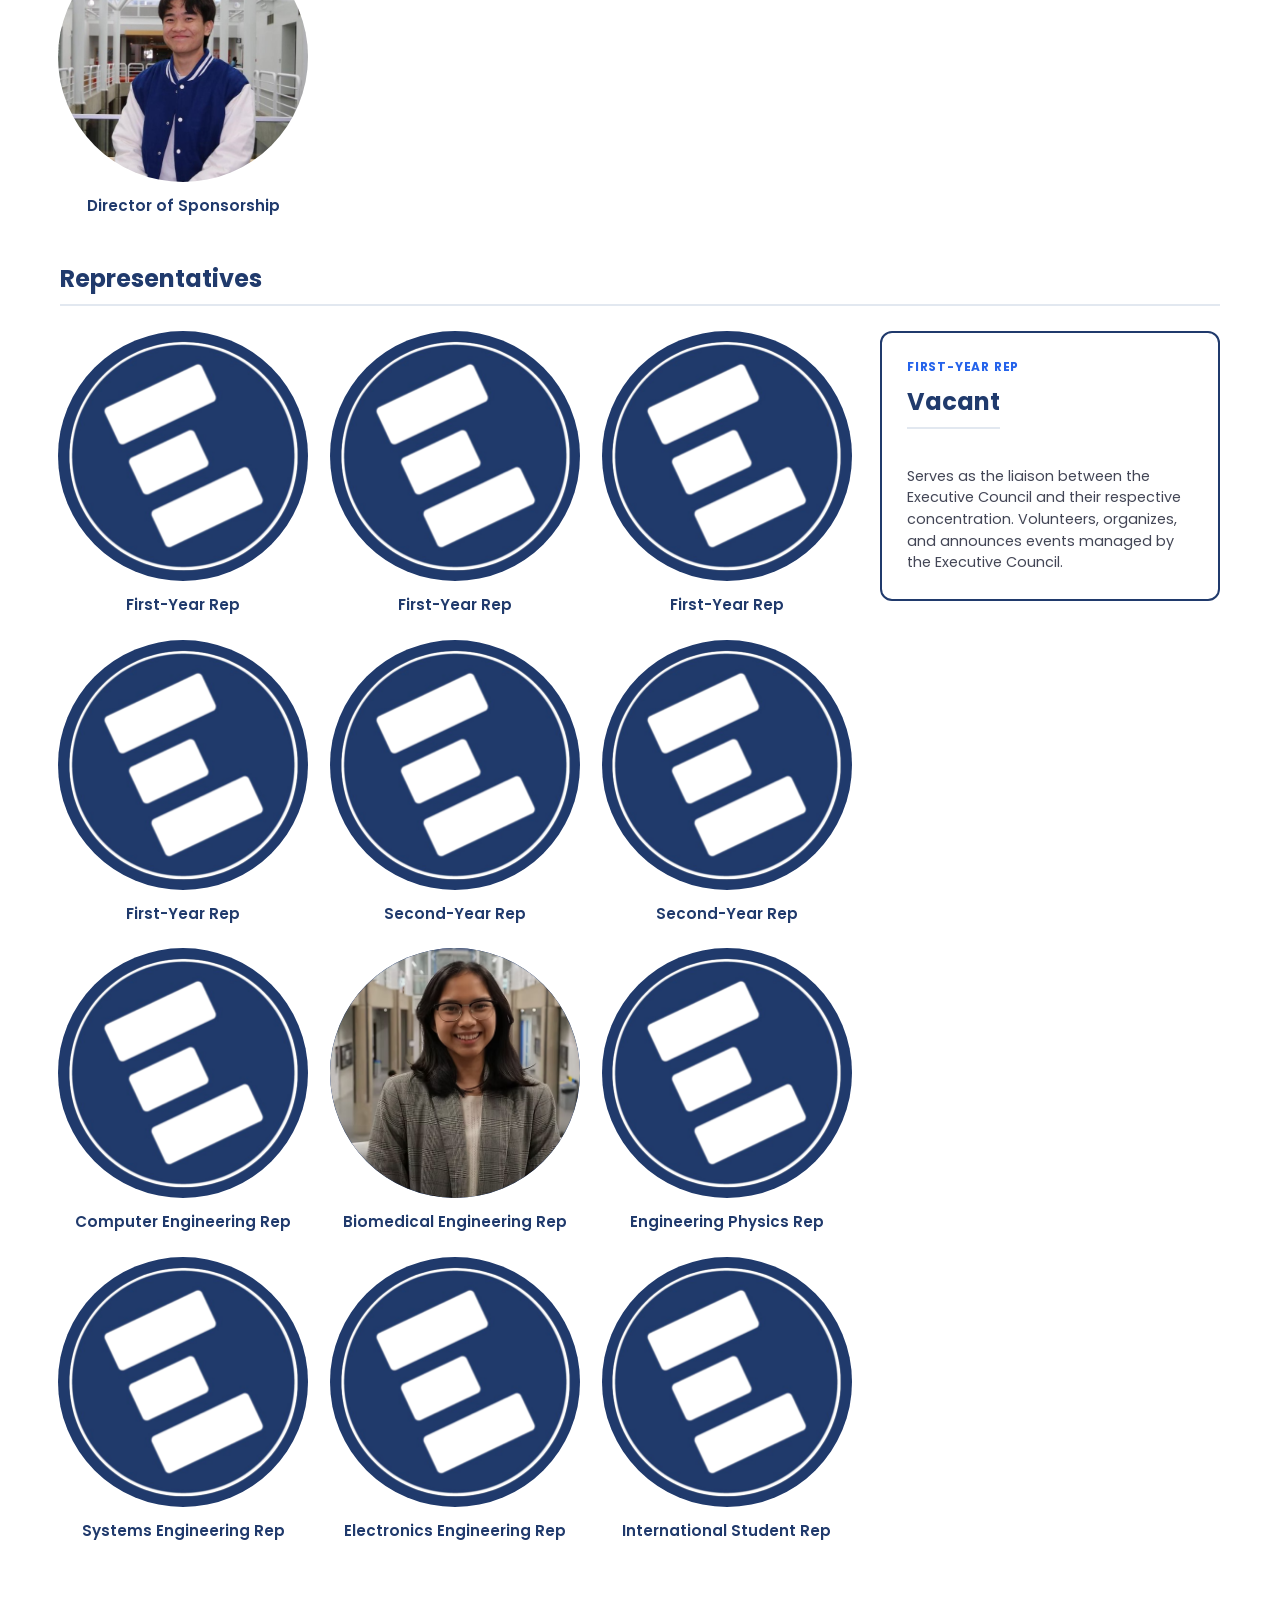
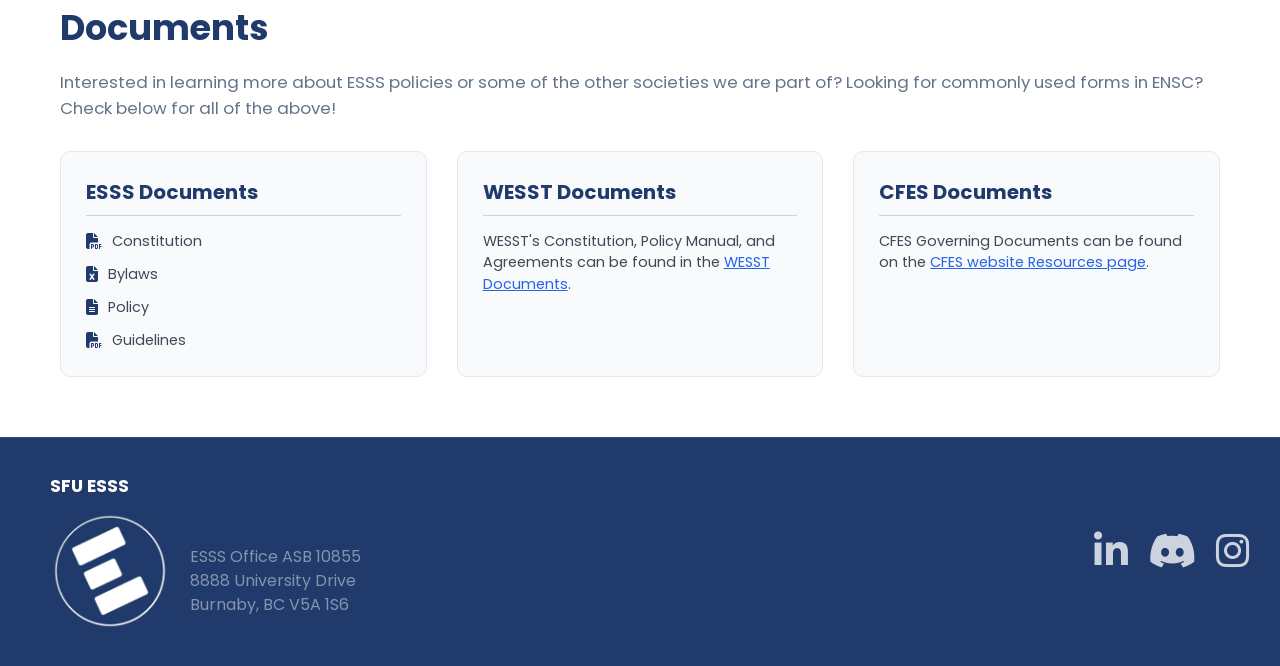
==== commit 814dbd3e: "Add files via upload" ====
--- a/about.html
+++ b/about.html
@@ -12,50 +12,51 @@
 <body>
 
     <header class="navbar">
-        <a href="index" class="logo-container" aria-label="Home">
+        <a href="index.html" class="logo-container" aria-label="Home">
             <img src="navBarLogo.png" alt="SFU Engineering Science Student Society Logo" class="nav-logo">
         </a>
         <nav class="nav-links">
             <div class="dropdown">
                 <a class="dropbtn">Get Involved</a>
                 <div class="dropdown-content">
-                    <a href="meetings">Meetings</a>
-                    <a href="clubs">Clubs and Teams</a>
-                    <a href="mentor">Mentorship Program</a>
+                    <a href="meetings.html">Meetings</a>
+                    <a href="clubs.html">Clubs and Teams</a>
+                    <a href="mentor.html">Mentorship Program</a>
                 </div>
             </div>
             <div class="dropdown">
                 <a class="dropbtn">Resources</a>
                 <div class="dropdown-content">
-                    <a href="guide">ESSS Guide</a>
-                    <a href="courses">Course Information</a>
-                    <a href="scholarFunds">Scholarships and Funds</a>
+                    <a href="guide.html">ESSS Guide</a>
+                    <a href="courses.html">Course Information</a>
+                    <a href="scholarFunds.html">Scholarships and Funds</a>
                 </div>
             </div>
             <div class="dropdown">
                 <a class="dropbtn">Events</a>
                 <div class="dropdown-content">
-                    <a href="events">Events</a>
-                    <a href="comp">Conferences and Competitions</a>
-                </div>
-            </div>
-            <div class="dropdown">
-                <a href="merch" class="dropbtn">Merch</a>
-            </div>
-            <div class="dropdown">
-                <a href="sponsors" class="dropbtn">Our Partners</a>
+                    <a href="events.html">Events</a>
+                    <a href="comp.html">Conferences and Competitions</a>
+                </div>
+            </div>
+            <div class="dropdown">
+                <a href="merch.html" class="dropbtn">Merch</a>
+            </div>
+            <div class="dropdown">
+                <a href="sponsors.html" class="dropbtn">Our Partners</a>
             </div>
             <div class="dropdown">
                 <a class="dropbtn">About</a>
                 <div class="dropdown-content">
-                    <a href="about">About Us</a>
-                    <a href="location">Location</a>
-                </div>
-            </div>
-            <a href="contactUs">Contact Us</a>
+                    <a href="about.html">About Us</a>
+                    <a href="location.html">Location</a>
+                </div>
+            </div>
+            <a href="contactUs.html">Contact Us</a>
             <a href="#" id="darkModeToggle" aria-label="Toggle Dark Mode"><i class="fa-solid fa-moon"></i></a>
         </nav>
     </header>
+
     <main class="about-main">
         <section class="about-section">
             <h2 class="section-title">Our Mission</h2>
@@ -145,7 +146,7 @@
                                 { 
                                   role: "Director of Common Room", 
                                   name: "Lukas Hilton", 
-                                  img: "directCommonRoomOne.jpg",
+                                  img: "directCommonRoomOne.JPG",
                                   desc: "Assists the VP Social and VP Administration, oversees maintenance and improvement of the ESSS Common Room." 
                                 },
                                 { 
@@ -181,7 +182,7 @@
                                 { 
                                   role: "Director of OpFair", 
                                   name: "Angus Gardner", 
-                                  img: "directOpFair.JPG",
+                                  img: "directOpfair.JPG",
                                   desc: "Oversees the planning of the annual OpFair, including the coordination of the planning committee and volunteers." 
                                 },
                                 { 
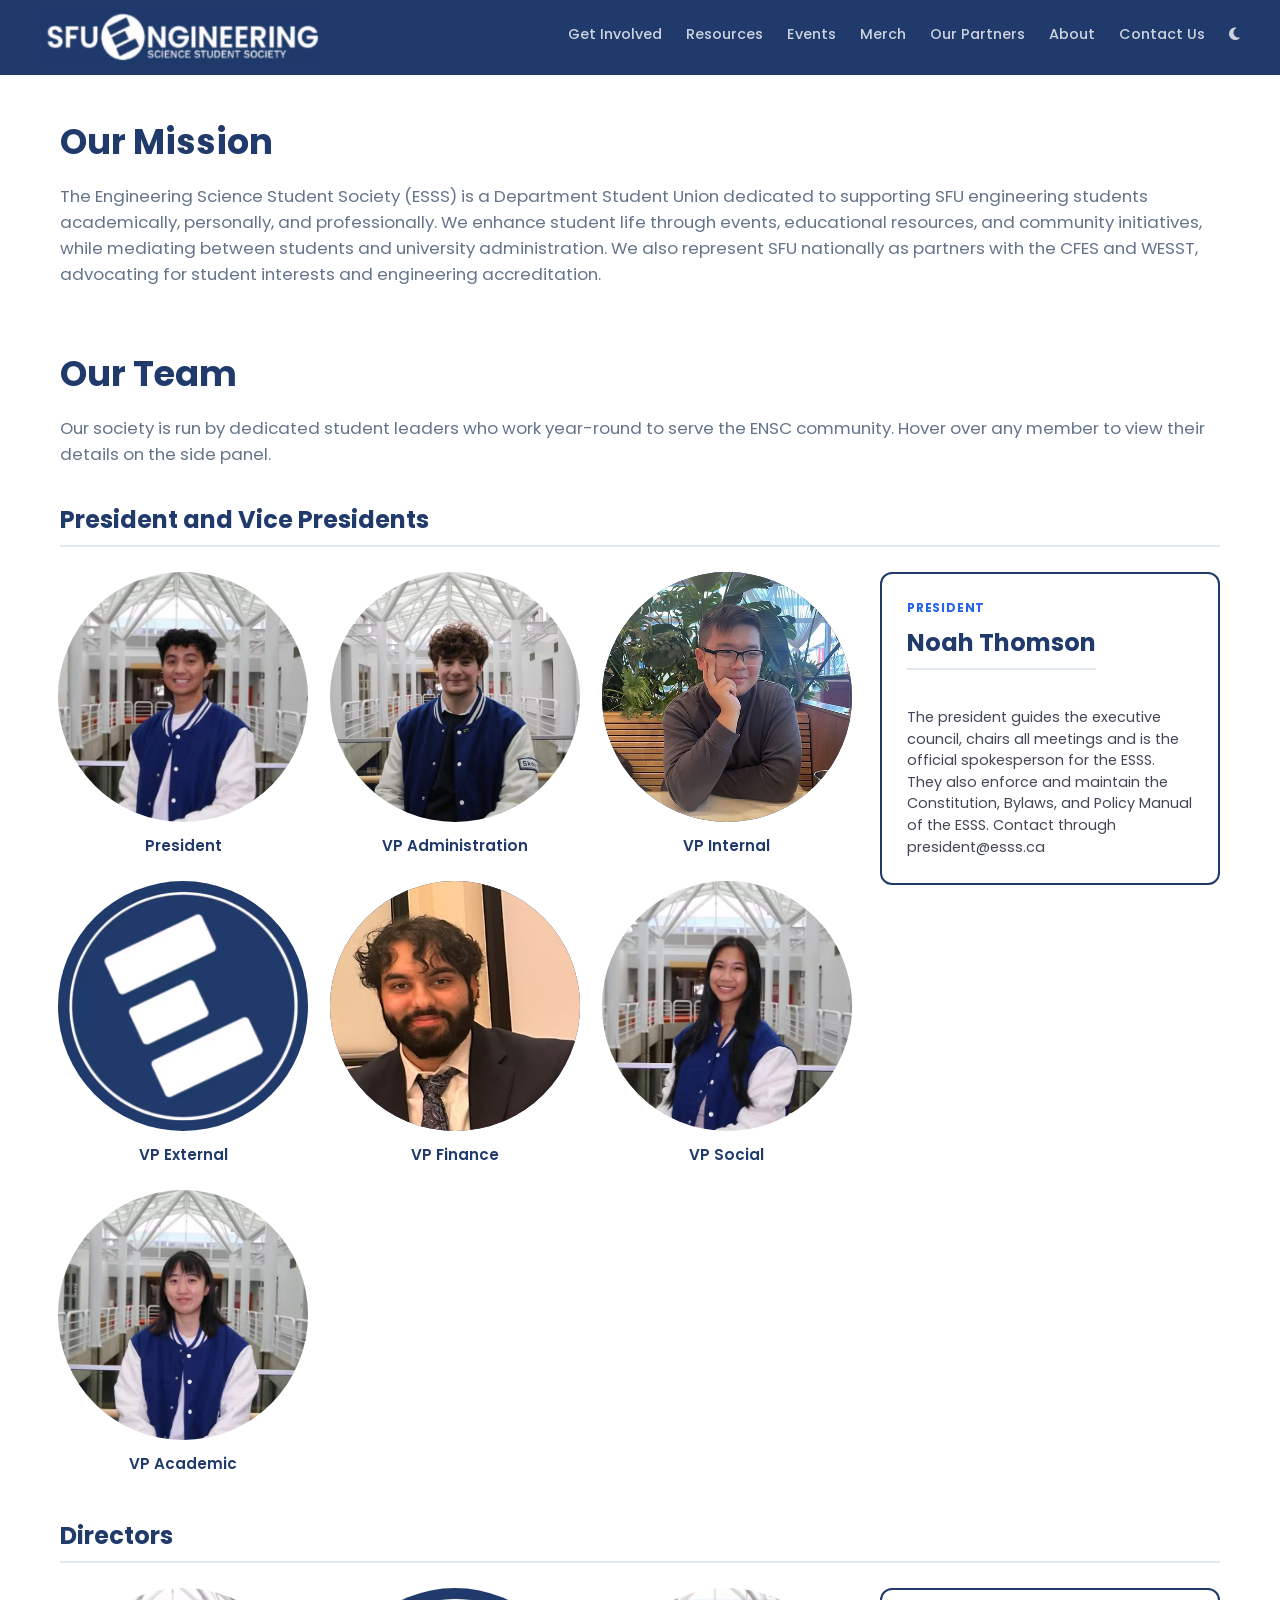
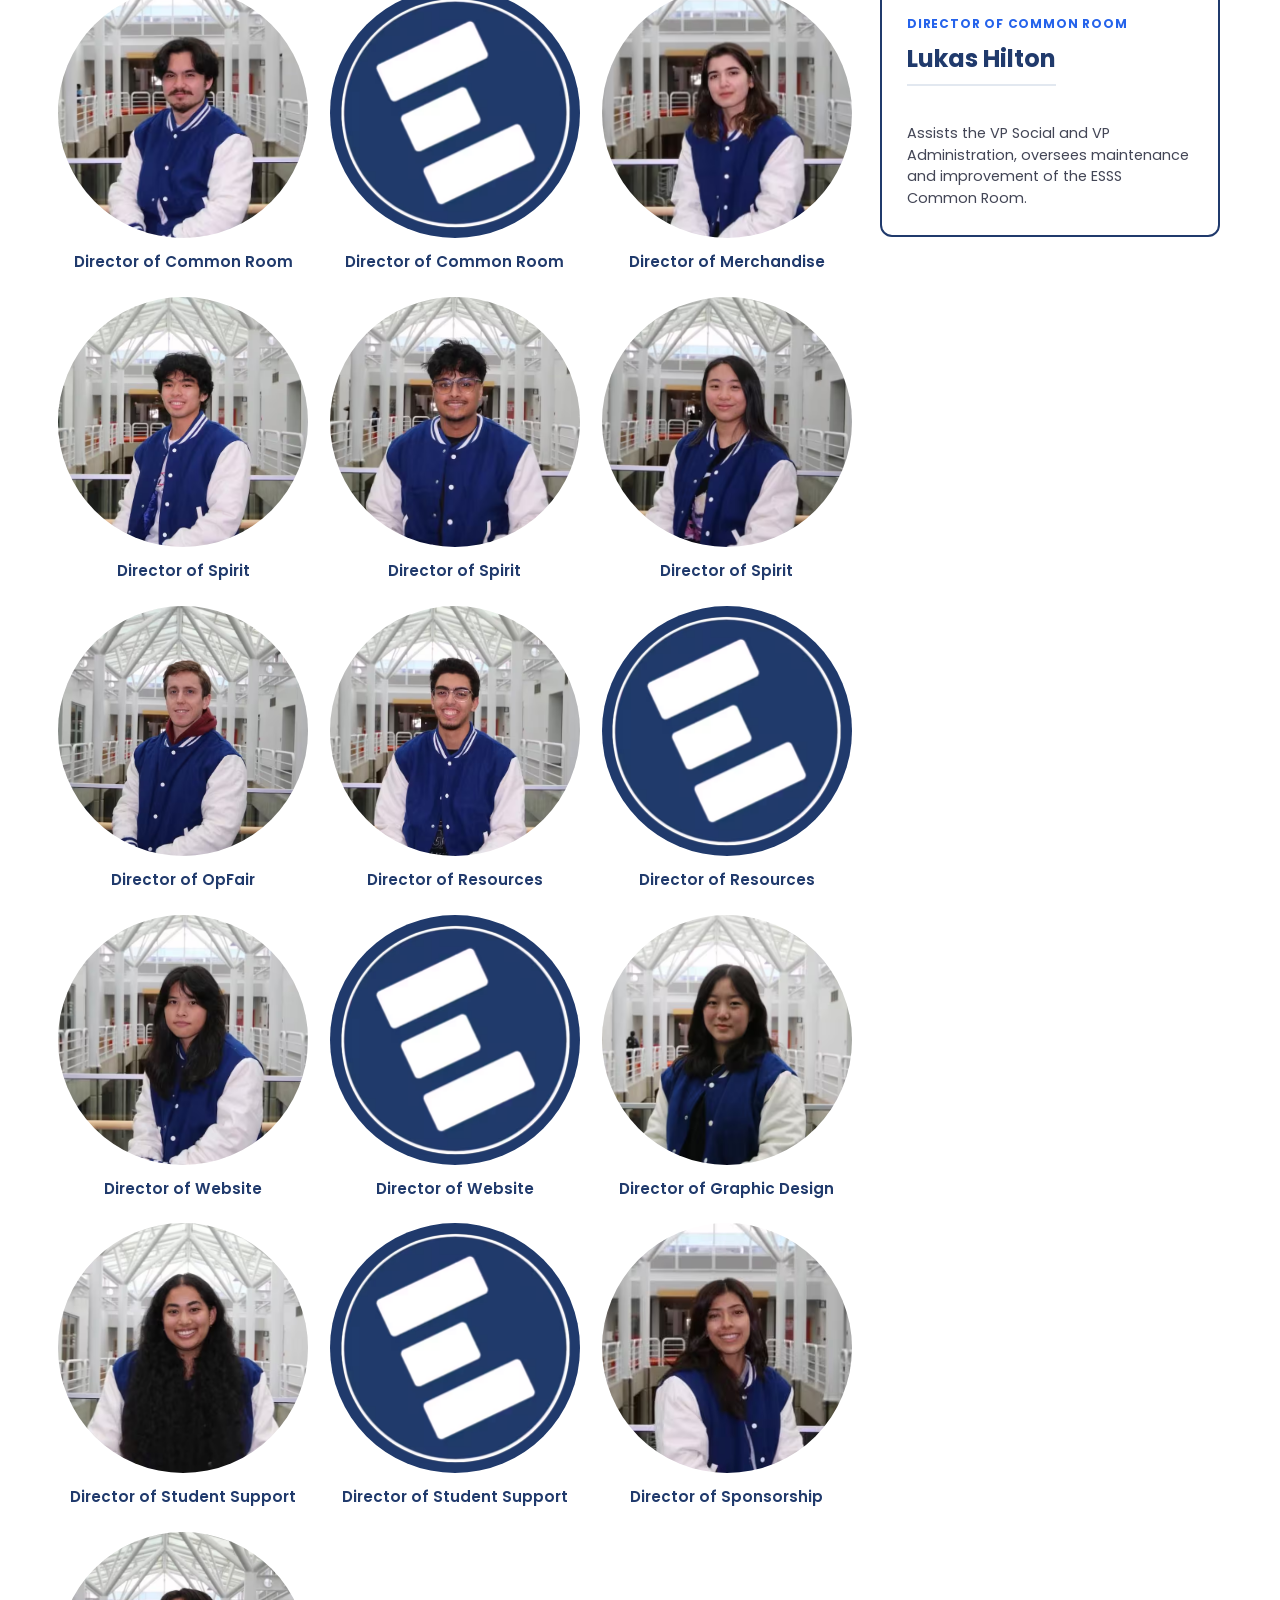
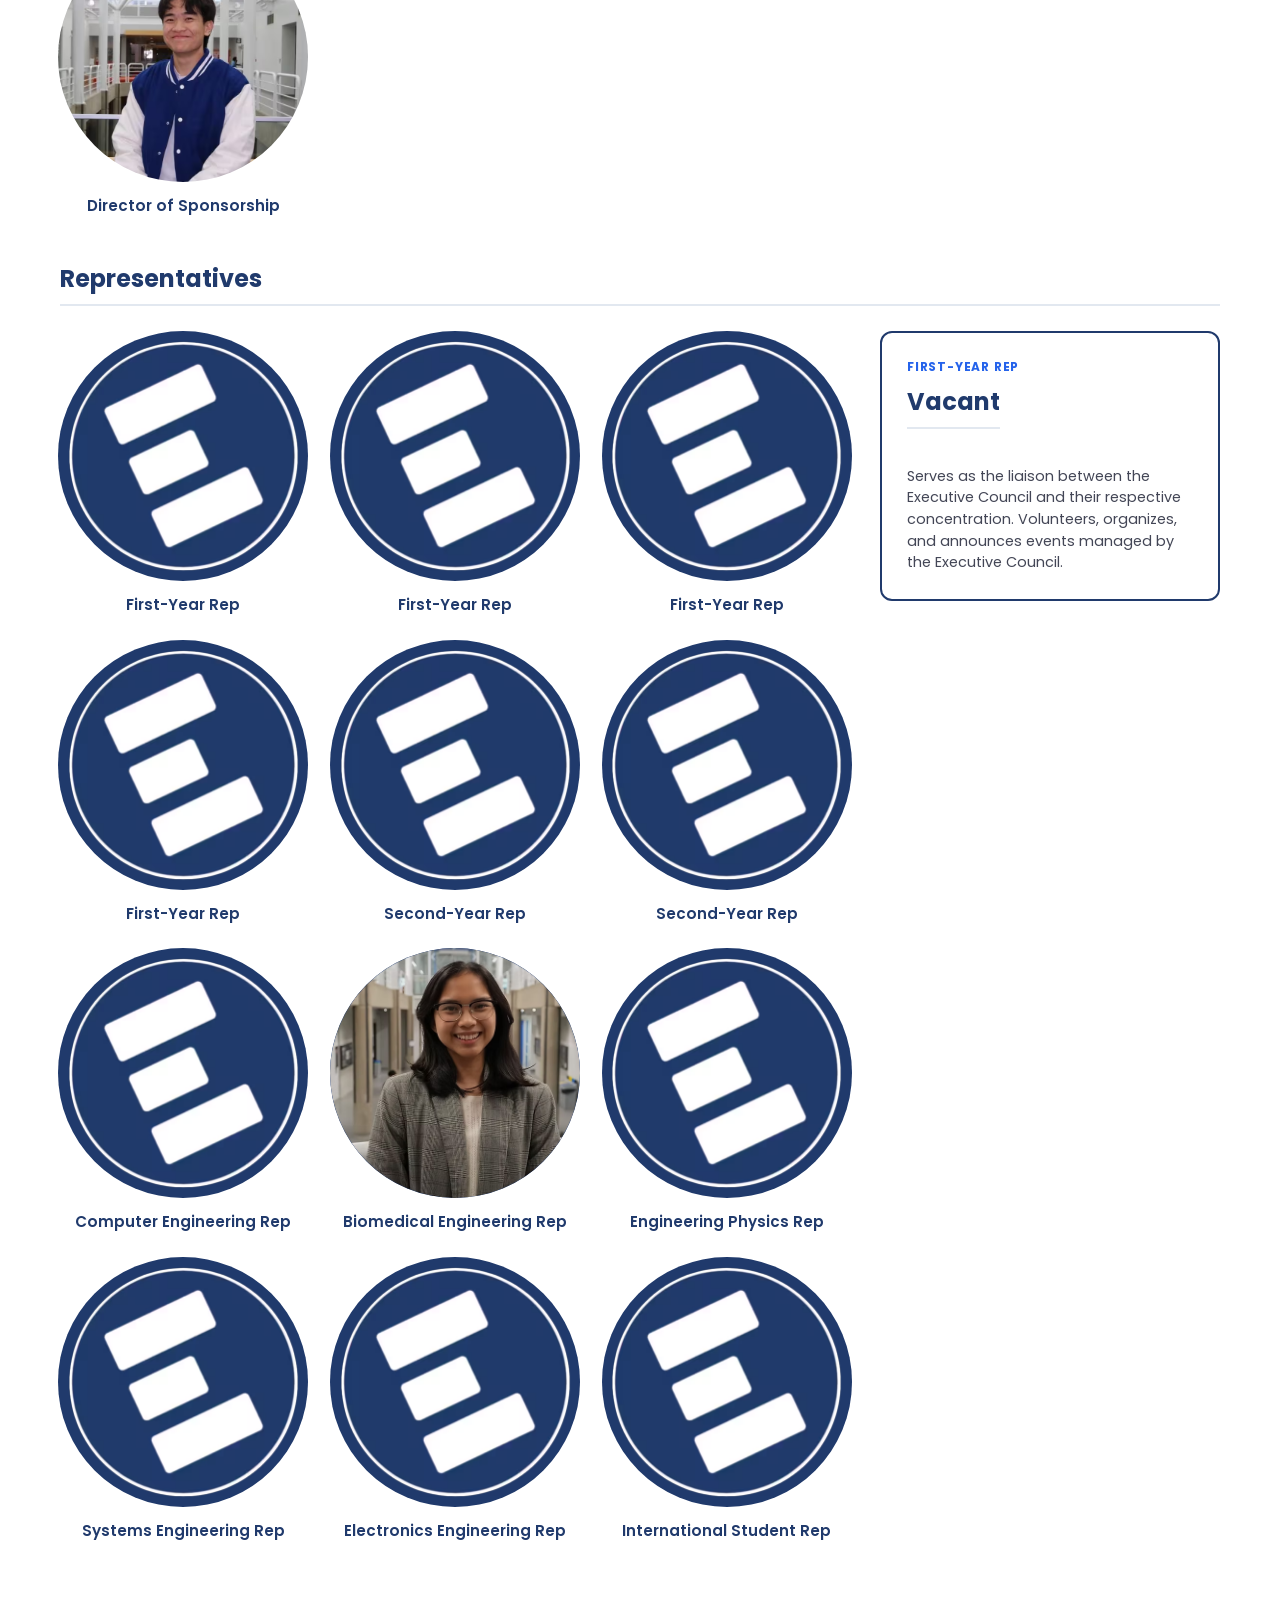
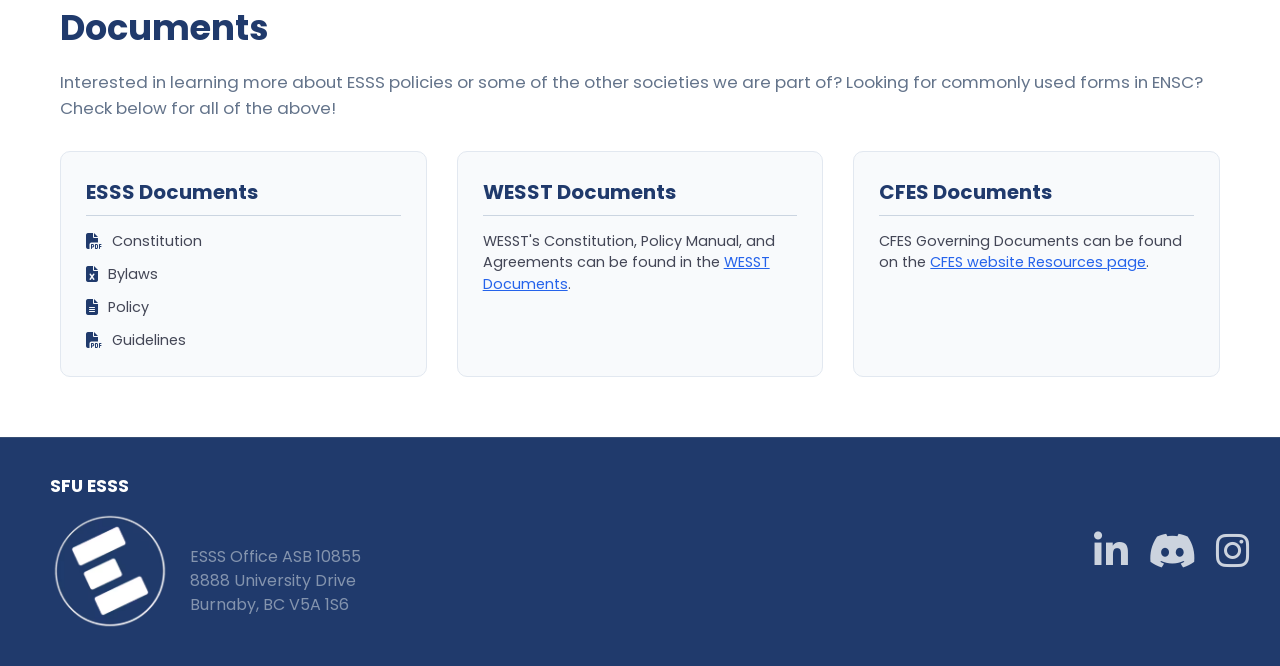
==== commit 323c98fe: "Add files via upload" ====
--- a/about.html
+++ b/about.html
@@ -4,7 +4,7 @@
     <meta charset="UTF-8">
     <meta name="viewport" content="width=device-width, initial-scale=1.0">
     <title>About Us - SFU Engineering Science Student Society</title>
-    <link rel="icon" type="image/png" href="circleLogo.png">
+    <link rel="icon" type="image/png" href="circleLogo.avif">
     <link rel="stylesheet" href="navbar-footer.css">
     <link rel="stylesheet" href="about.css">
     <link rel="stylesheet" href="https://cdnjs.cloudflare.com/ajax/libs/font-awesome/6.4.0/css/all.min.css">
@@ -13,7 +13,7 @@
 
     <header class="navbar">
         <a href="index.html" class="logo-container" aria-label="Home">
-            <img src="navBarLogo.png" alt="SFU Engineering Science Student Society Logo" class="nav-logo">
+            <img src="navBarLogo.avif" alt="SFU Engineering Science Student Society Logo" class="nav-logo">
         </a>
         <nav class="nav-links">
             <div class="dropdown">
@@ -76,13 +76,13 @@
                                 { 
                                     role: "President", 
                                     name: "Noah Thomson", 
-                                    img: "pres.JPG", 
+                                    img: "pres.avif", 
                                     desc: "The president guides the executive council, chairs all meetings and is the official spokesperson for the ESSS. They also enforce and maintain the Constitution, Bylaws, and Policy Manual of the ESSS. Contact through president@esss.ca" 
                                 },
                                 { 
                                     role: "VP Administration", 
                                     name: "Daniel Skournik", 
-                                    img: "vpAdmin.JPG", 
+                                    img: "vpAdmin.avif", 
                                     desc: "The VP Admin oversees access of the ESSS physical and digital spaces, acts as Secretary for all meetings, maintains documentation and archival media of the ESSS, maintains and oversees the ESSS’s website, email server, and social media, and oversees the roles and responsibilities of the Directors of Common Room and Website. Contact through admin@esss.ca" 
                                 },
                                 { 
@@ -106,23 +106,23 @@
                                 { 
                                     role: "VP Social", 
                                     name: "Kayla Lee", 
-                                    img: "vpSocial.JPG", 
+                                    img: "vpSocial.avif", 
                                     desc: "The VP Social forms event committees with Representatives and Society Members when necessary for an event, promotes events and services offered by the ESSS, organizes and fills an events calendar for their upcoming term, and oversees the role and responsibility of the Director of Spirit. Contact through social@esss.ca" 
                                 },
                                 { 
                                     role: "VP Academic", 
                                     name: "Annika Wong", 
-                                    img: "vpAcademic.JPG", 
+                                    img: "vpAcademic.avif", 
                                     desc: "The VP Academic oversees the administration of ESSEF grants, oversees the ESSEF Parts Library, attends all Undergraduate Curriculum Committee meetings, surveys Members for academic concerns to be brought to Undergraduate Curriculum Committee meetings, and oversees the role and responsibility of the Director of Resource Centre. Contact through academic@esss.ca" 
                                 }
                             ];
 
                             execData.forEach((item) => {
-                                const imgSrc = (item.img && item.img.trim() !== "") ? item.img : "circleLogo.png";
+                                const imgSrc = (item.img && item.img.trim() !== "") ? item.img : "circleLogo.avif";
                                 document.write(`
                                     <div class="team-card" data-name="${item.name}" data-role="${item.role}" data-desc="${item.desc}">
                                         <div class="team-avatar-wrapper">
-                                            <img src="${imgSrc}" alt="${item.role}" class="team-avatar" onerror="this.onerror=null; this.src='circleLogo.png';">
+                                            <img src="${imgSrc}" alt="${item.role}" class="team-avatar" onerror="this.onerror=null; this.src='circleLogo.avif';">
                                         </div>
                                         <h4 class="team-role-title">${item.role}</h4>
                                     </div>
@@ -146,7 +146,7 @@
                                 { 
                                   role: "Director of Common Room", 
                                   name: "Lukas Hilton", 
-                                  img: "directCommonRoomOne.JPG",
+                                  img: "directCommonRoomOne.avif",
                                   desc: "Assists the VP Social and VP Administration, oversees maintenance and improvement of the ESSS Common Room." 
                                 },
                                 { 
@@ -158,37 +158,37 @@
                                 { 
                                   role: "Director of Merchandise", 
                                   name: "Maryam Mirzayeva",
-                                  img: "directMerch.jpg", 
+                                  img: "directMerch.avif", 
                                   desc: "Assists the VP Administration and VP Finance, oversees the sales and inventory of all ESSS merchandise, designs new merchandise for ESSS." 
                                 },
                                 { 
                                   role: "Director of Spirit", 
                                   name: "Brent Aguirre",
-                                  img: "directSpiritOne.JPG",
+                                  img: "directSpiritOne.avif",
                                   desc: "Assists VP Social, manages ESSS Social Media such as Facebook, Instagram, Twitter, and Discord, creates promotional material for events offline and online, and updates the Lab 1 Display Case." 
                                 },
                                 { 
                                   role: "Director of Spirit", 
                                   name: "Laksh Soni",
-                                  img: "directSpiritTwo.JPG",
+                                  img: "directSpiritTwo.avif",
                                   desc: "Assists VP Social, manages ESSS Social Media such as Facebook, Instagram, Twitter, and Discord, creates promotional material for events offline and online, and updates the Lab 1 Display Case." 
                                 },
                                 { 
                                   role: "Director of Spirit", 
                                   name: "Aria Law",
-                                  img: "directSpiritThree.jpg",
+                                  img: "directSpiritThree.avif",
                                   desc: "Assists VP Social, manages ESSS Social Media such as Facebook, Instagram, Twitter, and Discord, creates promotional material for events offline and online, and updates the Lab 1 Display Case." 
                                 },
                                 { 
                                   role: "Director of OpFair", 
                                   name: "Angus Gardner", 
-                                  img: "directOpfair.JPG",
+                                  img: "directOpfair.avif",
                                   desc: "Oversees the planning of the annual OpFair, including the coordination of the planning committee and volunteers." 
                                 },
                                 { 
                                   role: "Director of Resources", 
                                   name: "Omar Mohamed", 
-                                  img: "directResourceOne.jpg",
+                                  img: "directResourceOne.avif",
                                   desc: "Assists VP Academic, maintains and operates the ESSS 3D Printer, handles 3D printing requests and orders, assists in the prototype development of student projects, and informs and educates the student body about 3D printing technology." 
                                 },
                                 { 
@@ -200,7 +200,7 @@
                                 { 
                                   role: "Director of Website", 
                                   name: "Samantha Huang", 
-                                  img: "directWebsiteOne.JPG",
+                                  img: "directWebsiteOne.avif",
                                   desc: "Adds content and improves the design of the ESSS Websites. The coolest position :)" 
                                 },
                                 { 
@@ -212,13 +212,13 @@
                                 { 
                                   role: "Director of Graphic Design", 
                                   name: "Katherine Zhang", 
-                                  img: "directGraphic.JPG",
+                                  img: "directGraphic.avif",
                                   desc: "Creates graphic designs for promotional and informational materials, maintains ESSS branding standards, and supports the VP Social, Directors, and Committees." 
                                 },
                                 { 
                                   role: "Director of Student Support", 
                                   name: "Natasha Wilson",
-                                  img: "directStudentOne.JPG",
+                                  img: "directStudentOne.avif",
                                   desc: "Supports tutoring, mentorship, and student support programs. Assists with student concerns referred by the VP Academic as well as maintains appropriate support and referral documentation." 
                                 },
                                 { 
@@ -230,23 +230,23 @@
                                 { 
                                   role: "Director of Sponsorship", 
                                   name: "Alina Beg",
-                                  img: "directSponsorOne.JPG",
+                                  img: "directSponsorOne.avif",
                                   desc: "Retains existing sponsorships and acquires new ones. Communicates with corporate partners and sponsors to support ESSS events and initiatives. Maintains sponsorship agreements, records, and documentation." 
                                 },
                                 { 
                                   role: "Director of Sponsorship", 
                                   name: "Trevor Kwong", 
-                                  img: "directSponsorTwo.JPG",
+                                  img: "directSponsorTwo.avif",
                                   desc: "Retains existing sponsorships and acquires new ones. Communicates with corporate partners and sponsors to support ESSS events and initiatives. Maintains sponsorship agreements, records, and documentation." 
                                 }
                             ];
 
                             directorData.forEach((item) => {
-                                const imgSrc = (item.img && item.img.trim() !== "") ? item.img : "circleLogo.png";
+                                const imgSrc = (item.img && item.img.trim() !== "") ? item.img : "circleLogo.avif";
                                 document.write(`
                                     <div class="team-card" data-name="${item.name}" data-role="${item.role}" data-desc="${item.desc}">
                                         <div class="team-avatar-wrapper">
-                                            <img src="${imgSrc}" alt="${item.role}" class="team-avatar" onerror="this.onerror=null; this.src='circleLogo.png';">
+                                            <img src="${imgSrc}" alt="${item.role}" class="team-avatar" onerror="this.onerror=null; this.src='circleLogo.avif';">
                                         </div>
                                         <h4 class="team-role-title">${item.role}</h4>
                                     </div>
@@ -282,11 +282,11 @@
                             ];
 
                             repData.forEach((item) => {
-                                const imgSrc = (item.img && item.img.trim() !== "") ? item.img : "circleLogo.png";
+                                const imgSrc = (item.img && item.img.trim() !== "") ? item.img : "circleLogo.avif";
                                 document.write(`
                                     <div class="team-card" data-name="${item.name}" data-role="${item.role}" data-desc="${item.desc}">
                                         <div class="team-avatar-wrapper">
-                                            <img src="${imgSrc}" alt="${item.role}" class="team-avatar" onerror="this.onerror=null; this.src='circleLogo.png';">
+                                            <img src="${imgSrc}" alt="${item.role}" class="team-avatar" onerror="this.onerror=null; this.src='circleLogo.avif';">
                                         </div>
                                         <h4 class="team-role-title">${item.role}</h4>
                                     </div>
@@ -337,7 +337,7 @@
             <div class="footer-left-group">
                 <h3><strong>SFU ESSS</strong></h3>
                 <div class="footer-main-row">
-                    <img src="circleLogo.png" alt="SFU ESSS Logo" class="footer-square-logo">
+                    <img src="circleLogo.avif" alt="SFU ESSS Logo" class="footer-square-logo">
                     <div class="address-box">
                         <p>ESSS Office ASB 10855<br>
                         8888 University Drive<br>
